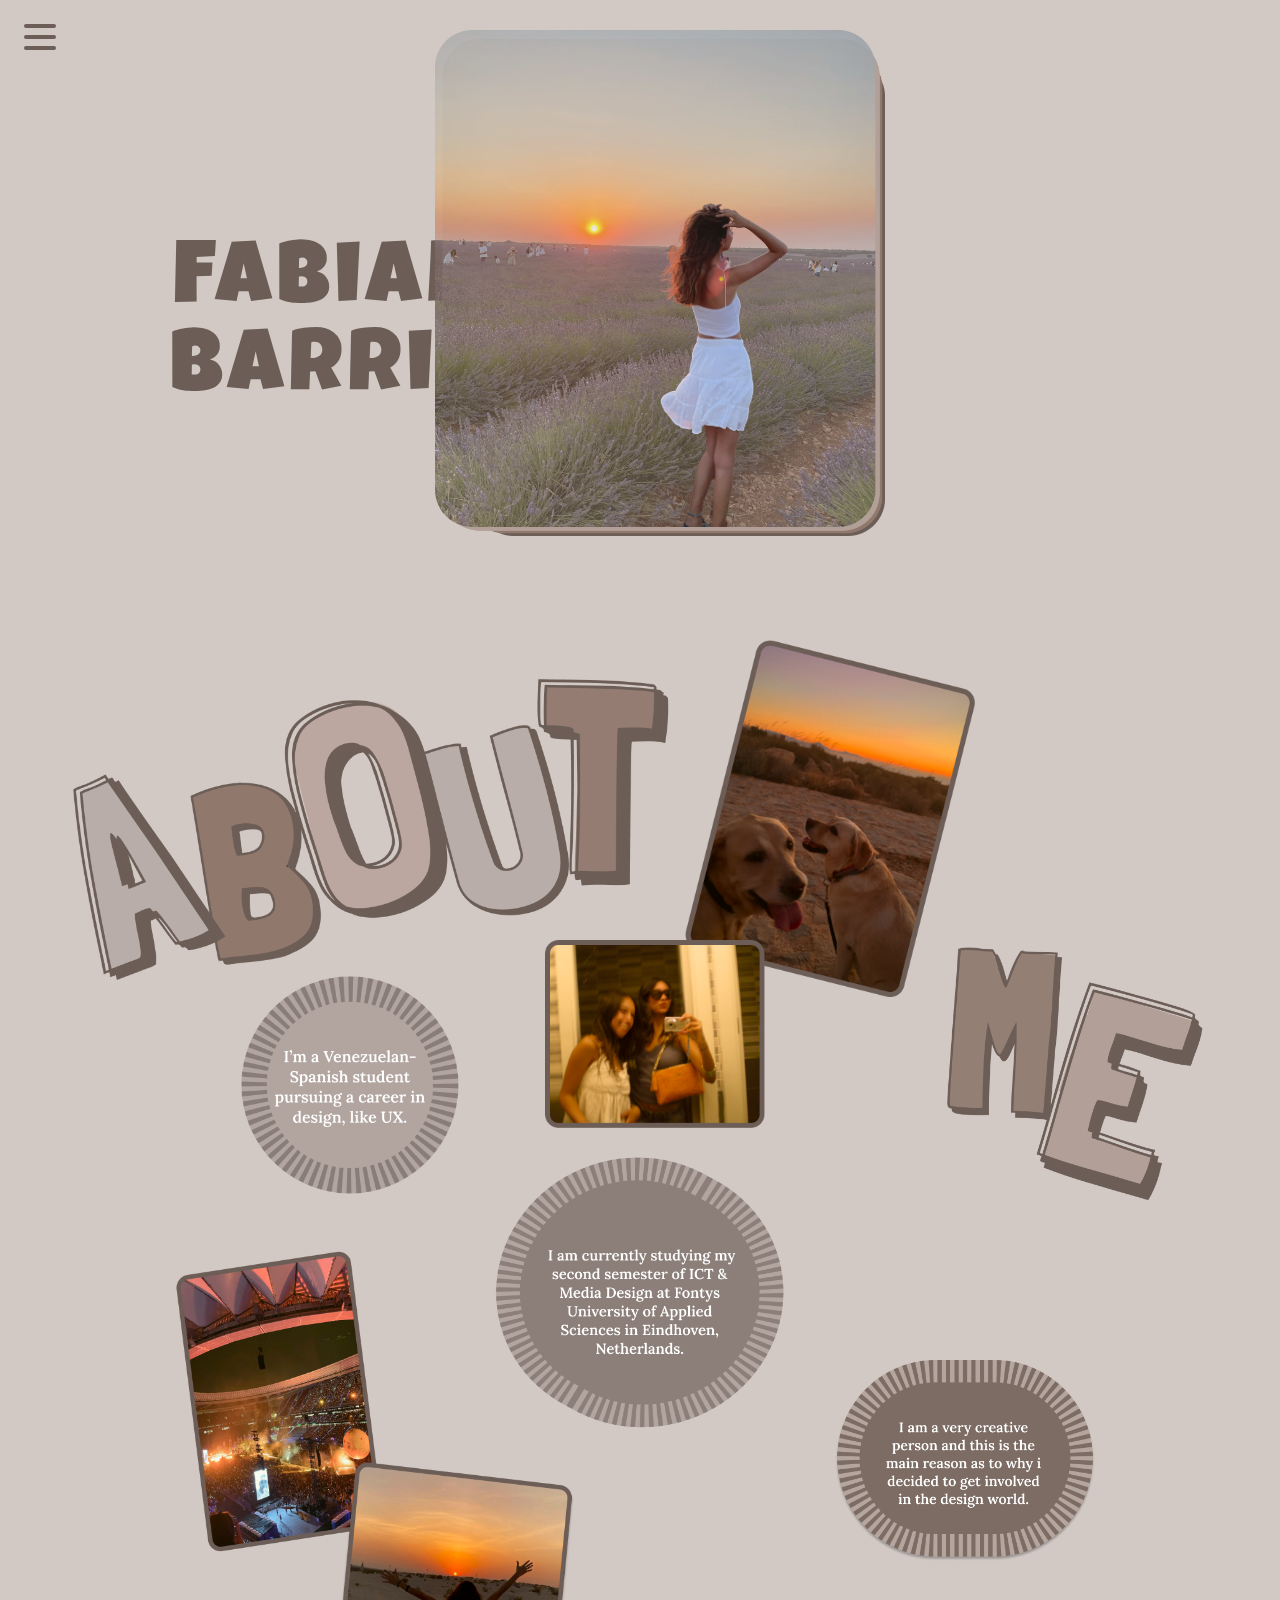
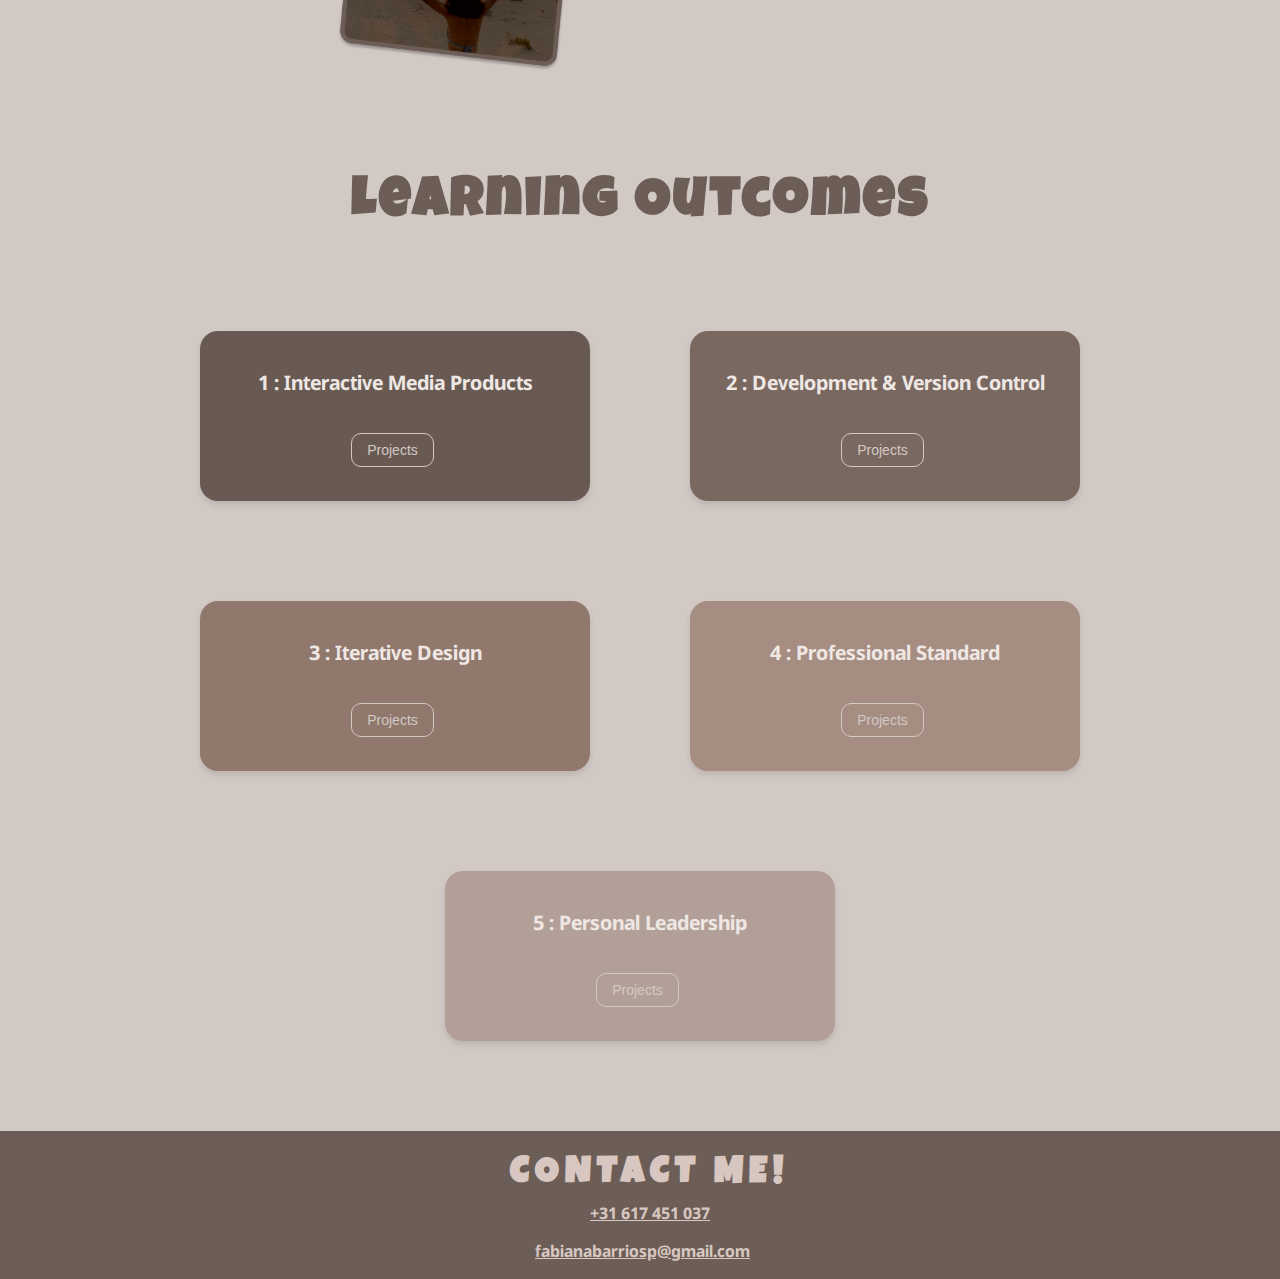
==== Index.html @ cd6093ce "latest version" ====
<!DOCTYPE html>
<html lang="en">
<head>
    <meta charset="UTF-8">
    <meta name="viewport" content="width=device-width, initial-scale=1.0">
    <title>Portfolio</title>
    <link rel="stylesheet" href="styles.css">
</head>
<body>    
    <!-- Navigation Menu -->
      <nav>
        <div class="navbar">
          <div class="container nav-container">
              <input class="checkbox" type="checkbox" name="" id="" />
              <div class="hamburger-lines">
                <span class="line line1"></span>
                <span class="line line2"></span>
                <span class="line line3"></span>
              </div>
            <div class="menu-items">
              <li><a href="#home">Home</a></li>
              <li><a href="#about">About Me</a></li>
              <li><a href="#learning">Learning Outcomes</a></li>
            </div>
          </div>
        </div>
      </nav>  

    <main>
        <!-- Home Section -->
        <section id="home" class="section">
          <p class="name">Fabiana <br>Barrios</p>
          <img
            src="./assets/PortfolioCover.png"
            alt="circle image cover"
            class="PortfolioCover"/>
        </section>

        <!-- About Me Section-->
        <section id="about" class="section">
          <div class="aboutmecontainer">
            <div><img src="./assets/about me/AM circle1.png" alt="circle 1" class="AMcircle1"></div>
            <div><img src="./assets/about me/AM dogs.png" alt="dogs" class="AMdogs"></div>
            <div><img src="./assets/about me/About.png" alt="About letters" class="About"></div>
            <div><img src="./assets/about me/AM friends.png" alt="friends" class="AMfriends"></div>
            <div><img src="./assets/about me/Me.png" alt="Me letters" class="Me"></div>
            <div><img src="./assets/about me/AM circle2.png" alt="circle 2" class="AMcircle2"></div>
            <div><img src="./assets/about me/AM circle3.png" alt="circle 3" class="AMcircle3"></div>
            <div><img src="./assets/about me/AM 2pic.png" alt="sunset & concert" class="AM2pic"></div>
          </div>
        </section>

        <!-- Learning Outcomes Section -->
        <section id="learning" class="section">
            <h2>Learning Outcomes</h2>
            <div class="cards-container">
                <!-- Card 1 -->
                <div class="card">
                    <h3>1 : Interactive Media Products</h3>
                    <button class="project-button" onclick="openPopup('popup1')">Projects</button>
                </div>
                <!-- Card 2 -->
                <div class="card">
                    <h3>2 : Development & Version Control</h3>
                    <button class="project-button" onclick="openPopup('popup2')">Projects</button>
                </div>
                <!-- Card 3 -->
                <div class="card">
                  <h3>3 : Iterative Design</h3>
                  <button class="project-button" onclick="openPopup('popup3')">Projects</button>
                </div>
                <!-- Card 4 -->
                <div class="card">
                  <h3>4 : Professional Standard</h3>
                  <button class="project-button" onclick="openPopup('popup4')">Projects</button>
                </div>
                <!-- Card 5 -->
                <div class="card">
                  <h3>5 : Personal Leadership</h3>
                  <button class="project-button" onclick="openPopup('popup5')">Projects</button>
                </div>
          
                <!-- POPUP 1 -->
                <div class="popup" id="popup1">
                    <button class="close-btn" onclick="closePopup('popup1')">X</button>
                  <!-- re-branding project -->
                  <div class="VerticalTitle1">
                    <span>A</span><br>
                    <span>B</span><br>
                    <span>O</span><br>
                    <span>U</span><br>
                    <span>T</span><br><br>
                    <span>T</span><br>
                    <span>H</span><br>
                    <span>E</span><br>
                  </div>
                  <div class="VerticalTitle2">
                    <span>P</span><br>
                    <span>R</span><br>
                    <span>O</span><br>
                    <span>J</span><br>
                    <span>E</span><br>
                    <span>C</span><br>
                    <span>T</span><br>
                  </div>
                  <div class="project">
                    <div>
                      <h3 class="subtitle">Re-Branding</h3>
                      <p class="ProjectSummary">Our class was assigned a client we needed to re-brand. Nathalie is a Dutch Painter that sells commission art.  We divided ourselves in groups and created several different brand-guides, style-scapes and possible website layout designs to make our clients brand, Nathalie Silverentand, more modern and unique. Additionally, we also created a content strategy, focusing in platforms like Instagram, Facebook and Etsy as we had previously researched through interviews and surveys Nathalie s target audience and we wanted to cater her content to fit this specific public. After having several designs ready we would send them to our client so she could give us feedback on what she would like us to keep and what she did not enjoy. For our final design we decided to make use of elements Nathalie liked but that are also out of her brand “style” to offer a different insight to what she is used to.</p>
                    </div>
                  </div>
                  <!--images re-branding-->
                  <div class="image-container">
                    <img src="./assets/Re-Branding/NS Slapen kind.png" alt="Slapen Kind" class="SlapenKind">
                    <img src="./assets/Re-Branding/NS Eye.png" alt="Eye page" class="Eye">
                    <img src="./assets/Re-Branding/NS Contact me.png" alt="Contact me page" class="ContactMeNS">
                    <img src="./assets/Re-Branding/NS Citroenen.png" alt="Citroenen" class="Citroenen">
                    <img src="./assets/Re-Branding/NS About me.png" alt="About me page" class="AboutMeNS">
                  </div>
                  <!--tool images-->
                  <div><img src="./assets/Re-Branding/NS tools.png" alt="Tools used for the project" class="NStools"></div>

                  <!--styled textbox-->
                  <div><p class="textbox">Using Figma features, we created a prototype for Nathalies website so that we could test it with the users and determine changes that needed to be done.</p></div>

                  <div><img src="./assets/Re-Branding/NS figma.png" alt="Nathalie Silverentand Figma prototype" class="NSFigma"></div>

                  <div class="ReflectionTitle">REFLECTION</div>
                  <div class="ReflectionText1">
                    <p>As we worked in groups, we started by ensuring that we understood the basics of technology, media, and design. This meant keeping up with the latest trends and tools available to us. We did this by checking daily sites like Awwwards, Dribble, and Squarespace to see other people's work and get some inspiration.</p><br>
                    <p>Working in groups was key to our success. It allowed us to combine our different skills and perspectives effectively. Each member of the team made an initial brand guide/stylescape to what they thought would best fit our client, Nathalie Silverentand. Getting feedback was crucial throughout the process. We regularly tested our ideas with both users and our client, this helped us make sure that our designs were aligned with Nathalie's vision for her brand.</p>
                  </div>
                  <div class="ReflectionText2">
                    <p>Our content strategy was informed by what we learned about Nathalie's target audience. By understanding their preferences and behaviors, we were able to tailor our approach to platforms like Instagram, Facebook, and Etsy. This ensured that our content would resonate with the people Nathalie wanted to reach.</p><br>
                    <p>In the end, this project taught us a lot about creating digital products that are both user-friendly and in line with the client's goals. As well as considering delivering a product that may not be what the client expected as looking at other peoples perspectives can offer insight to the brands future approach.</p>
                  </div>
                  <!--Nathalies website video -->
                  <div class="video-container">
                    <video controls class="video1">
                        <source src="./assets/Re-Branding/NS website.mp4" type="video/mp4">
                        Your browser does not support the video tag.
                    </video>
                </div>
                
                  <div class="DocumentationTitle">DOCUMENTATION</div>

                  <div class="button-container">
                  <!-- Button to open Figma link -->
                    <button class="documentationBUTTON" onclick="openFigma()">Figma</button>
                  <!-- Button to open Content Strategy pdf -->
                    <a href="./assets/Re-Branding/Content Strategy Nathalie Silverentand.pdf" target="_blank">
                      <button class="documentationBUTTON">Content Strategy</button>
                    </a>
                  <!-- Button to open Team Charter pdf -->
                  <a href="./assets/Re-Branding/Team Charter + Interview Transcripts Nathalie Silverentand.pdf" target="_blank">
                    <button class="documentationBUTTON">Team Charter</button>
                  </a>
                  <!-- Button to open Project Plan pdf -->
                  <a href="./assets/Re-Branding/PROJECT PLAN - GROUP 5.pdf" target="_blank">
                    <button class="documentationBUTTON">Project Plan</button>
                  </a>
                  </div>

                  <div><h3 class="sidenote">FINAL BRAND-GUIDE & STYLESCAPE FOR THE PROJECT</h3></div>
                  <div><img src="./assets/Re-Branding/NS Brandguide.png" alt="Brandguide" class="Brandguide"></div>
                  <div><img src="./assets/Re-Branding/NS Stylescape.png" alt="Stylescape" class="Stylescape"></div>

                  <!-- Octo-cooked project -->
                  <div class="GradientCircles1">
                  <div class="darkcircle1"></div>
                  <div class="mediumcircle1"></div>
                  <div class="lightcircle1"></div>
                  </div>
                  <div class="OctoCookedTitle">Octo-Cooked</div>
                  <div class="OctoCooked-container">
                  <div class="OctoCookedText1">
                  <p>The aim of this small project was to invent a multiplayer game that required players to engage simultaneously, promoting teamwork and communication. Inspired by the octopus's many arms, the game concept involved players collaborating to "cook" a meal, with each player responsible for a specific task.</p>
                  </div>
                  <div><img src="./assets/Octo-cooked/octocooked logo.png" alt="OctocookedLogo" class="OctoCookedLogo"></div>
                  <div class="OctoCookedText2">
                  <p>We applied appropriate design principles to create an interactive paper prototype to experience the collaboration and engagement among players, providing a valuable learning experience for everyone involved. We later conducted user-testing with our classmates and perfected any issues regarding the game.</p>
                  </div>
                  </div>

                  <!--Image slideshow-->
                  <div class="slider-container">
                  <div class="slider">
                  <img src="./assets/Octo-cooked/Octocooked1.png" alt="Process pictures of prototyping">
                  <img src="./assets/Octo-cooked/Octocooked2.png" alt="Process pictures of prototyping">
                  <img src="./assets/Octo-cooked/Octocooked3.png" alt="Process pictures of prototyping">
                  <img src="./assets/Octo-cooked/Octocooked4.png" alt="Process pictures of prototyping">
                  <img src="./assets/Octo-cooked/Octocooked5.png" alt="Process pictures of prototyping">

                  </div>
                  <button class="prev" onclick="prevSlide()">&#10094;</button>
                  <button class="next" onclick="nextSlide()">&#10095;</button>
                  </div>
                  <div class="OctoCookedText3">
                  <p>These pictures show the process undertaken for the prototyping stage of this project.</p>
                  </div>

                </div>
                <!-- POPUP 2 -->
                <div class="popup" id="popup2">
                  <button class="close-btn" onclick="closePopup('popup2')">X</button>
                  <!--Portfolio-->
                  <div class="PortfolioTitle">ABOUT<br>THE <br>PORTFOLIO</div>
                  <div><img src="./assets/portfolio cover POPUP.png" alt="Portfolio cover screenshot" class="PortfolioCoverPOPUP"></div>
                  <div class="introTEXTpopup2">
                    <p>As part of my Media Design studies, I created a portfolio to showcase my projects and reflect on what I've learned.  I had to think about layout, colors, and how to make it eye-catchy with the elements i chose. The purpose of this portfolio is not just about showing off my work; it is also a chance to reflect on what I've learned along the way. I talk about the challenges I faced, the techniques I used, and what I took away from each project. It is a visual way of tying everything I have worked on during the semester and see how much I've grown as a media designer.</p>
                  </div>
                  <div class="portfolioTEXT">
                    <p>This project let me dive into front-end development languages, writing code and documenting using version control. I used Figma to create a prototype and have an idea of my design and later used HTML, CSS, and possibly JavaScript to create the website. This was a great opportunity to sharpen my skills in these areas, laying a strong foundation for future web development projects.</p>
                  </div>
                  <!--Pokemon Wokshop 1-->
                  <div><img src="./assets/poliwhirl.png" alt="Poliwhirl -pokemon workshop 1" class="poliwhirl"></div>
                  <!-- Button to open pokemon workshop 1 ZIP file  -->
                  <a href="./assets/pokemon1.zip"  download="pokemon1.zip">
                    <button class="zipBUTTON">Download ZIP<br>Pokemon workshop 1</button>
                  </a>
                  <div><img src="./assets/POKEMON WORKSHOP 1.png" alt="Pokemon workshop 1" class="workshop1"></div>
                </div>
                </div>
                </div>
                <!-- POPUP 3 -->
                <div class="popup" id="popup3">
                  <button class="close-btn" onclick="closePopup('popup3')">X</button>
                  <div class="button-container2">
                  <!-- Button to open pokemon workshop 2 ZIP file  -->
                  <a href="./assets/pokemon2.zip"  download="pokemon2.zip">
                    <button class="zipBUTTON2">Download ZIP <br>Pokemon workshop 2</button>
                  </a>
                    <!-- Button to open Figma link -->
                      <button class="figmaBUTTON" onclick="openFigma()">Figma</button>
                    <!-- Button to open Team Charter pdf -->
                    <a href="./assets/Explore Breda/Team Charter-EB.pdf" target="_blank">
                      <button class="documentationBUTTON2">Team Charter</button>
                    </a>
                    <!-- Button to open Project Plan pdf -->
                    <a href="./assets/Explore Breda/PROJECT PLAN-EB.pdf" target="_blank">
                      <button class="documentationBUTTON3">Project Plan</button>
                    </a>
                    </div>
                    <div><img src="./assets/LO3.png" alt="overall page" class="LO3"></div>
                </div>
                <!-- POPUP 4 -->
                <div class="popup" id="popup4">
                  <button class="close-btn" onclick="closePopup('popup4')">X</button>
                  <div><img src="./assets/Explore Breda/EB trello.png" alt="trello board" class="trello"></div> 
                    <!-- Button to open Content Strategy pdf -->
                    <a href="./assets/Re-Branding/Content Strategy Nathalie Silverentand.pdf" target="_blank">
                      <button class="ContentStrategyBUTTON">Content Strategy</button>
                    </a>
                    <!-- Button to open CANVA presentation pdf -->
                    <a href="./assets/Explore Breda/CANVApresentationEB.pdf" target="_blank">
                      <button class="CANVABUTTON">CANVA presentation</button>
                    </a>
                    <!-- Button to open User Research pdf -->
                    <a href="./assets/Explore Breda/User Research.pdf" target="_blank">
                      <button class="UserResearchBUTTON">User Research</button>
                    </a>
                    <!--Explore Breda video -->
                    <div class="video-container">
                      <video controls class="video2">
                          <source src="./assets/Explore Breda/ExploreBredaAD.mp4" type="video/mp4">
                          Your browser does not support the video tag.
                      </video>
                  </div>
                  <div><img src="./assets/LO4.png" alt="overall page" class="LO4"></div>
                </div>
                <!-- POPUP 5 -->
                <div class="popup" id="popup5">
                  <button class="close-btn" onclick="closePopup('popup5')">X</button>

                </div>
            </div>
        </section>
    </main>
 <!--flower on scroll-->
 <svg xmlns="http://www.w3.org/2000/svg" viewBox="0 0 100.6 107.6" id="star-svg">
  <path fill="none" stroke="#A68D82" stroke-width="3" id="star-path" d="M43.7,65.8L19.9,83.3c-2.9,1.9-5.1,3.2-7.9,3.2c-5.7,0-10.5-5.1-10.5-10.8
    c0-4.8,3.8-8.2,7.3-9.8l27.9-12L8.8,41.4c-3.8-1.6-7.3-5.1-7.3-9.8c0-5.7,5.1-10.5,10.8-10.5c2.9,0,4.8,1,7.6,3.2l23.8,17.4
    l-3.2-28.2c-1-6.7,3.5-12,9.8-12c6.3,0,10.8,5.1,9.8,11.7L57,41.8l23.8-17.4c2.9-2.2,5.1-3.2,7.9-3.2c5.7,0,10.5,4.8,10.5,10.5
    c0,5.1-3.5,8.2-7.3,9.8L63.9,53.8l27.9,12c3.8,1.6,7.3,5.1,7.3,10.1c0,5.7-5.1,10.5-10.8,10.5c-2.5,0-4.8-1.3-7.6-3.2L57,65.8
    l3.2,28.2c1,6.7-3.5,12-9.8,12c-6.3,0-10.8-5.1-9.8-11.7L43.7,65.8z"/>
</svg>
    <!-- Footer -->
    <footer>
      <div class="contact-section">
        <h2>CONTACT ME!</h2>
        <a href="tel:+31 617451037">+31 617 451 037</a><br>
          <a href="mailto:fabianabarriosp@email.com"
            >fabianabarriosp@gmail.com</a>
      </div>
    </footer>

    <script src="script.js"></script>
</body>
</html>
---- styles.css ----
/**GENERAL**/
@import url('https://fonts.googleapis.com/css2?family=Londrina+Solid:wght@100;300;400;900&family=Lora:ital,wght@0,400..700;1,400..700&family=Luckiest+Guy&family=Nokora:wght@100;300;400;700;900&display=swap');

/* Default styles */
body, html {
  margin: 0;
  padding: 0;
  font-family: 'Lora', serif;
  color: #6C5E57;
  background-color: #D2C9C5;
}

/* Hide the scrollbar */
::-webkit-scrollbar {
  display: none;
}

/* Navigation and Hamburger Menu */
.container {
  max-width: 1050px;
  width: 60%;
  margin: auto;
}

.navbar {
  width: 45%;
}

.navbar .menu-items {
  display: flex;
  z-index: 6;
}

.navbar .nav-container li {
  list-style: none;
}

.navbar .nav-container a {
  text-decoration: none;
  color: #fcf6f6;
  font-weight: 400;
  font-size: 2.5rem;
  padding: 0.7rem;
  font-family: "Londrina Solid", sans-serif;
}

.navbar .nav-container a:hover{
    text-decoration: underline 3px;
}

.nav-container {
  display: block;
  position: relative;
  height: 60px;
}

.nav-container .checkbox {
  position: fixed;
  display: block;
  height: 32px;
  width: 32px;
  top: 20px;
  left: 20px;
  z-index: 9999;
  opacity: 0;
  cursor: pointer;
}

.nav-container .hamburger-lines {
  height: 26px;
  width: 32px;
  position: fixed;
  top: 24px;
  left: 24px;
  z-index: 2;
  display: flex;
  flex-direction: column;
  justify-content: space-between;
}

.nav-container .hamburger-lines .line {
  display: block;
  height: 4px;
  width: 100%;
  border-radius: 10px;
  background: #6C5E57;
}

.nav-container .hamburger-lines .line1 {
  transform-origin: 0% 0%;
  transition: transform 0.4s ease-in-out;
}

.nav-container .hamburger-lines .line2 {
  transition: transform 0.2s ease-in-out;
}

.nav-container .hamburger-lines .line3 {
  transform-origin: 0% 100%;
  transition: transform 0.4s ease-in-out;
}

.navbar .menu-items {
  position: fixed;
  padding-top: 180px;
  background-color: #E5AD6C;
  width: 100%;
  height: 100%;
  transform: translateX(-120%);
  display: flex;
  align-items: center;
  flex-direction:column;
  transition: transform 0.6s ease-in-out;
  text-align: center;
  z-index: 10000;
}

.navbar .menu-items li {
  margin-bottom: 2rem;
  font-size: 2.5rem;
  font-weight: 500;
}

/**change hamburger menu into x**/
.nav-container input[type="checkbox"]:checked ~ .menu-items {
  transform: translateX(0);
}

.nav-container input[type="checkbox"]:checked ~ .hamburger-lines .line1 {
  transform: rotate(45deg);
}

.nav-container input[type="checkbox"]:checked ~ .hamburger-lines .line2 {
  transform: scaleY(0);
}

.nav-container input[type="checkbox"]:checked ~ .hamburger-lines .line3 {
  transform: rotate(-45deg);
}

.nav-container input[type="checkbox"]:checked ~ .logo{
  display: none;
}

/* Sections */
.section {
  text-align: center;
}

/* Responsive adjustments */
@media (max-width: 768px) {
  .section {
    padding: 20px;
  }

  .card {
    width: 100%;
    margin-bottom: 20px;
  }

  .popup {
    width: 90%;
    max-width: 400px; /* Adjust max width for smaller screens */
    left: 50%;
    transform: translateX(-50%);
  }
}

/*HOME SECTION*/
#home{
  padding-top: 270px;
  padding-bottom: 250px;
}

.name{
  color:#6C5E57;
  font-family: "Luckiest Guy", cursive;
  font-size: 88px;
  margin-top:-90px;
  margin-left:170px;
  position: absolute;
  z-index: 0;
  letter-spacing: 6px;
}

.PortfolioCover {
  position: absolute;
  width:450px;
  height: auto;
  margin-left:20px;
  margin-top:-300px;
  transform: translateX(-50%);
  animation: swirl 2s cubic-bezier(0.25, 0.46, 0.45, 0.94) forwards; /* Apply the swirl animation */
}

@keyframes swirl {
  0% {
    transform: scale(0) rotate(0deg); /* Initial position */
  }
  100% {
    transform: scale(1) rotate(360deg); /* Expanded size and full rotation */
  }
}

/*ABOUT ME SECTION*/
#about{
  padding-top: 200px;
  padding-bottom: 150px;
}
.aboutmecontainer{
  position:relative;
  margin-left: -830px;
  margin-top: 50px;
}

.About{
  width:750px;
  margin-top: -330px;
  margin-left: -190px;
  position: absolute;
}

.AMdogs{
  width:290px;
  margin-left: 460px;
  margin-top: -190px;
  position: absolute;
}

.Me{
  width:400px;
  margin-left: 610px;
  margin-top: 5px;
  position: absolute;
}

.AMfriends{
  width:220px;
  margin-left: 320px;
  margin-top:110px;
  position: absolute;
}

.AMcircle1{
  width:290px;
  position: absolute;
  margin-left: -20px;
  margin-top: 110px;
}

.AMcircle2{
  width:390px;
  position: absolute;
  margin-left: 220px;
  margin-top:280px;
}

.AMcircle3{
  width: 260px;
  position: absolute;
  margin-left: 610px;
  margin-top:530px;
}

.AM2pic{
  width: 400px;
  position: absolute;
  margin-left: -50px;
  margin-top:420px;
}

/*LEARNING OUTCOMES SECTION*/
#learning{
  padding-top: 750px;
  padding-bottom: 50px;
}
.section h2{
  font-family: "Luckiest Guy", cursive;
  font-weight: bold;
  font-size: 55px;
  margin-bottom: 60px;
  color: #6C5E57;
  text-align: center;
  letter-spacing: 3px;
}

.cards-container {
  display: flex;
  flex-wrap: wrap;
  justify-content: center;
  gap: 20px;
}

.card {
  text-align: center;
  border-radius: 18px;
  padding: 20px;
  margin: 40px;
  width: 350px;
  height: 130px;
  box-shadow: 0 4px 6px rgba(0, 0, 0, 0.1);
}

/*each card */
.card:nth-child(1) {
  background-color: #685a52;
}
.card:nth-child(2) {
  background-color: #79685f;
}
.card:nth-child(3) {
  background-color: #90786d;
}
.card:nth-child(4) {
  background-color: #a68d82;
}
.card:nth-child(5) {
  background-color: #b2a098;
}

.card h3{
  font-family: "Nokora", sans-serif;
  font-weight: bold;
  font-size: 20px;
  color: #efe7e4;
  text-align: center;
  cursor: default;
}

.project-button {
  margin-top:15px;
  margin-left:-5px;
  background-color: transparent;
  border:1px solid #D2C9C5;
  color: #D2C9C5;
  padding: 8px 15px;
  text-align: center;  
  font-size: 14px;
  cursor: pointer;
  border-radius: 10px;
}

.project-button:hover {
  background-color: transparent;
  border:2px solid #e9e3e0;
  color: #e9e3e0;
  font-weight: bolder;
}

.popup {
  display: none;
  position: fixed;
  width: 900px;
  max-height: 1000px;
  top: 2%;
  left: 13%;
  background-color: #6C5E57;
  padding: 20px;
  border-radius: 8px;
  box-shadow: 0 4px 8px rgba(0, 0, 0, 0.2);
  z-index: 1000;
  overflow-y: auto; /* Enable vertical scrolling */
  overflow-x: hidden; /* Prevent horizontal scrolling */
}

.close-btn {
  font-family: "Luckiest Guy", cursive;
  position: absolute;
  top: 10px;
  right: 20px;
  cursor: pointer;
  color:#D2C9C5;
  font-size: 39px;
  transition: 0.2s, top 0.2s;
  background-color: transparent;
  border: none; /* Reset border */
  outline: none; /* Reset outline */
}

.close-btn:hover {
  font-size: 46px;
  color: #E5AD6C;
}

/*POPUP 1*/
.VerticalTitle1{
  margin-left:-870px;
  font-family: "Luckiest Guy", cursive;
  font-weight: bold;
  font-size: 37px;
  margin-top: 5px;
  color: #D2C9C5;
  text-align: center;
  letter-spacing: 3px;
  cursor: default;
}

.VerticalTitle2{
  position: absolute;
  margin-left:380px;
  font-family: "Luckiest Guy", cursive;
  font-weight: bold;
  font-size: 37px;
  margin-top:-260px;
  color: #D2C9C5;
  text-align: center;
  letter-spacing: 3px;
  cursor: default;
}

.subtitle{
  position: absolute;
  font-family: "Lora", serif;
  text-align: center;
  font-weight: bold;
  font-size: 15px;
  color: #efe7e4;
  cursor:default;
  margin-left:60px;
  margin-top:-395px;
  width:30%;
}

.ProjectSummary{
  position: absolute;
  font-family: "Lora", serif;
  text-align: center;
  font-weight: 200;
  font-size: 13px;
  margin-left: 65px;
  width:30%;
  color: #efe7e4;
  top:60px;
  cursor:default;
  line-height: 20px;
  text-align: justify;
}

/**images re-branding**/
.image-container {
  position:relative;
}

.SlapenKind{
  position:absolute;
  width: 180px;
  height: auto;
  right:300px;
  top:-370px;
  border-radius: 20px;
}

.Eye{
  position:absolute;
  width: 180px;
  height: 165px;
  right:30px;
  top:-370px;
  border-radius: 20px;
}

.AboutMeNS{
  position:absolute;
  width: 180px;
  height: auto;
  right:160px;
  top:-230px;
  border-radius: 20px;
}

.ContactMeNS{
  position:absolute;
  width: 180px;
  height: 160px;
  right:300px;
  top:-120px;
  border-radius: 20px;
}

.Citroenen{
  position:absolute;
  width: 180px;
  height: 160px;
  right:30px;
  top:-120px;
  border-radius: 20px;
}

.NStools{
  position:absolute;
  width: 340px;
  height: auto;
  left:70px;
  top:530px;
}

.textbox {
  position: absolute;
  font:"Londrina Solid", sans-serif;
  text-align: center;
  color: #D2C9C5;
  width: 40%;
  border: 3px dashed #E5AD6C;
  border-radius: 10px;
  padding: 15px;
  right: 90px;
  top:510px;
}

.NSFigma{
  position:absolute;
  width:840px;
  height: auto;
  right:10px;
  top:630px;
}

.ReflectionTitle{
  position: absolute;
  margin-left:120px;
  font-family: "Luckiest Guy", cursive;
  font-weight: bold;
  font-size: 38px;
  margin-top:310px;
  color: #D2C9C5;
  text-align: center;
  letter-spacing: 13px;
}

.ReflectionText1{
  position: absolute;
  font-family: "Lora", serif;
  text-align: center;
  font-weight: 200;
  font-size: 13px;
  margin-left: 40px;
  width:52%;
  color: #efe7e4;
  top:800px;
  cursor:default;
  line-height: 20px;
  text-align: justify;
}

.ReflectionText2{
  position: absolute;
  font-family: "Lora", serif;
  font-weight: 200;
  font-size: 13px;
  right: 50px;
  width:37%;
  color: #efe7e4;
  top:1055px;
  cursor:default;
  line-height: 20px;
  text-align: justify;
}

.video-container {
  position: relative;
  width: 82%; 
}

.video1 {
  width: 60%; /* Ensure the video fills its container */
  height: auto;
  border-radius: 10px;
  margin-top: 665px; 
  margin-left: -220px;
}

.DocumentationTitle{
  margin-left:-380px;
  margin-top:30px;
  font-family: "Luckiest Guy", cursive;
  font-weight: bold;
  font-size: 38px;
  color: #D2C9C5;
  letter-spacing: 13px;
}

.button-container{
  display: flex;
  flex-direction: column;
  align-items: center;
  margin-left:-470px;
  margin-top: 20px;
}

.documentationBUTTON{
  font-family: "Londrina Solid", sans-serif;
  font-weight: 500;
  font-size: 16px;
  color:#FFFFFF;
  background-color: #E5AD6C;
  border-color: transparent;
  border-radius: 13px;
  padding:8px 23px;
  letter-spacing: 1px;
  width:180px;
  margin-bottom: 25px;
  cursor: pointer;
}

.documentationBUTTON:hover{
 background-color: #a8948b;
}

.Brandguide{
  position: absolute;
  width:460px;
  height:auto;
  margin-left:-25px;
  margin-top:-325px;
  border-radius: 20px;
}

.sidenote{
  font-family: "Lora", serif;
  font-weight: bold;
  font-size: 20px;
  color: #D2C9C5;
  cursor:default;
  margin-left:60px;
  margin-top:15px;
  width:90%;
}

.Stylescape{
  position: absolute;
  width:870px;
  height:auto;
  margin-left:-430px;
  margin-top:15px;
  border-radius: 20px;
}

/**OCTO-COOKED PROJECT**/
.GradientCircles1 {
  position: relative;
  z-index: -200;
}

.darkcircle1 {
  background-color: #90786D;
  height: 1120px;
  width: 1120px;
  border-radius: 50%;
  position: absolute;
  top: 355px;
  left: -100px;
}

.mediumcircle1 {
  background-color: #B2A098;
  height: 1050px;
  width: 1050px;
  border-radius: 50%;
  position: absolute;
  top: 390px;
  left: -65px;
}

.lightcircle1 {
  background-color: #D2C9C5;
  height: 980px;
  width: 980px;
  border-radius: 50%;
  position: absolute;
  top: 425px;
  left: -30px;
}

.OctoCookedTitle{
  font-family: "Luckiest Guy", cursive;
  font-weight: bold;
  font-size: 38px;
  color: #6C5E57;
  letter-spacing: 13px;
  position: absolute;
  margin-top: 50%;
  left: 295px;
}

.OctoCookedText1{
  font-family: "Lora", serif;
  font-weight: bold;
  font-size: 13px;
  margin-left: 130px;
  width:20%;
  color: #6C5E57;
  margin-top:600px;
  cursor:default;
  line-height: 20px;
  text-align: justify;
}

.OctoCookedText2{
  font-family: "Lora", serif;
  font-weight: bold;
  font-size: 13px;
  margin-left: 595px;
  width:20%;
  color: #6C5E57;
  margin-top:-255px;
  cursor:default;
  line-height: 20px;
  text-align: justify;
  z-index: 200;
}

.OctoCookedLogo{
  width:210px;
  position: absolute;
  margin-top:-245px;
  margin-left:-110px;
}

/**IMAGE SLIDESHOW OCTOCOOKED**/
.slider-container {
  position: relative;
}

.slider {
  overflow: hidden;
  white-space: nowrap;
}

.slider img {
  display: inline-block;
  width: 450px;
  border-radius: 20px;
  margin-left: 250px;
  margin-top: 15px;
}

.prev,
.next {
  position: absolute;
  top: 50%;
  transform: translateY(-25%);
  background-color:#90786D;
  color: white;
  border: none;
  cursor: pointer;
  padding: 10px;
  z-index: 1;
}

.prev:hover,
.next:hover {
  background-color: #E5AD6C;
}

/* Adjusting the positions for the buttons */
.prev {
  left: 205px;
}

.next {
  right:150px;
}

.OctoCookedText3{
  font-family: "Londrina Solid", sans-serif;
  font-weight: 500;
  font-size: 18px;
  margin-left: 290px;
  width:40%;
  color: #fcf6f6;
  margin-top:35px;
  margin-bottom: 500px;
  cursor:default;
  line-height: 30px;
  text-align: center;
  z-index: 200;
  background-color: #E5AD6C;
  border-radius: 20px;
  padding:10px;
  letter-spacing: 1px;
}

/**LEARNING OUTCOME 2 popup contents**/
.PortfolioTitle{
  margin-left:540px;
  margin-top:50px;
  font-family: "Luckiest Guy", cursive;
  font-weight: bold;
  font-size: 38px;
  color: #D2C9C5;
  text-align: center;
  letter-spacing: 13px;
}

.PortfolioCoverPOPUP{
width:260px;
margin-top: -155px;
margin-left: -120px;
}

.introTEXTpopup2{
width:22%;
text-align: justify;
font-family: "Lora", serif;
font-weight: 200;
font-size: 13px;
color: #efe7e4;
cursor:default;
line-height: 20px;
margin-top: -190px;
margin-left: 20px;
}

.portfolioTEXT{
font-family: "Londrina Solid", sans-serif;
font-weight: 500;
font-size: 16px;
margin-left: 265px;
margin-top:-210px;
width:65%;
color: #fcf6f6;
cursor:default;
line-height: 25px;
text-align: center;
z-index: 200;
background-color: #E5AD6C;
border-radius: 20px;
padding:10px;
letter-spacing: 1px;
}

/**pokemon workshop 1**/
.poliwhirl{
  width: 820px;
  margin-left: -420px;
  margin-top: 350px;
  z-index: 237827382;
  position: absolute;
}
.workshop1{
  position: relative;
  margin-left: -35px;
  margin-top: 50px;
  width:960px;
  margin-bottom: 400px;
  z-index: 8237723;
}

.zipBUTTON{
  font-family: "Londrina Solid", sans-serif;
  font-weight: 500;
  font-size: 16px;
  color:#FFFFFF;
  background-color: #E5AD6C;
  border-color: transparent;
  border-radius: 13px;
  padding:8px 23px;
  letter-spacing: 1px;
  width:220px;
  cursor: pointer;
  margin-top: 1120px;
  margin-left: -90px;
  position: absolute;
  z-index: 28381738178;
  white-space: nowrap;
}

.zipBUTTON:hover{
  background-color: #a8948b;
 }

/**LEARNING OUTCOME 3 popup contents**/
.button-container2{
  display: flex;
  flex-direction: column;
  z-index: 32873887827;
  position: relative;
}

.zipBUTTON2{
  font-family: "Londrina Solid", sans-serif;
  font-weight: 500;
  font-size: 14px;
  color:#FFFFFF;
  background-color: #E5AD6C;
  border-color: transparent;
  border-radius: 13px;
  padding:8px 23px;
  letter-spacing: 1px;
  width:160px;
  cursor: pointer;
  margin-top: 1635px;
  margin-left: 270px;
  position: absolute;
  z-index: 28381738178;
}

.zipBUTTON2:hover{
  background-color: #a8948b;
 }

.figmaBUTTON{
  font-family: "Londrina Solid", sans-serif;
  font-weight: 500;
  font-size: 16px;
  color:#FFFFFF;
  background-color: #E5AD6C;
  border-color: transparent;
  border-radius: 13px;
  padding:8px 23px;
  letter-spacing: 1px;
  width:180px;
  cursor: pointer;
  margin-top: 2480px;
  position: absolute;
}

.figmaBUTTON:hover{
  background-color: #a8948b;
 }

 .documentationBUTTON2{
  font-family: "Londrina Solid", sans-serif;
  font-weight: 500;
  font-size: 16px;
  color:#FFFFFF;
  background-color: #E5AD6C;
  border-color: transparent;
  border-radius: 13px;
  padding:8px 23px;
  letter-spacing: 1px;
  width:180px;
  cursor: pointer;
  z-index: 32873887827;
  margin-top: 3530px;
  margin-left: -420px;
  position: absolute;
}

.documentationBUTTON2:hover{
  background-color: #a8948b;
 }

 .documentationBUTTON3{
  font-family: "Londrina Solid", sans-serif;
  font-weight: 500;
  font-size: 16px;
  color:#FFFFFF;
  background-color: #E5AD6C;
  border-color: transparent;
  border-radius: 13px;
  padding:8px 23px;
  letter-spacing: 1px;
  width:180px;
  cursor: pointer;
  z-index: 32873887827;
  margin-top: 3600px;
  margin-left: -420px;
  position: absolute;
}

.documentationBUTTON3:hover{
  background-color: #a8948b;
 }

 .LO3{
  position: relative;
  width: 940px;
  margin-top: -40px;
  margin-left: -40px;
  margin-bottom: 420px;
  background-color: #6C5E57;
  padding: 20px;
  border-radius: 8px;
  z-index: -1083784730;
  overflow-y: auto; /* Enable vertical scrolling */
  overflow-x: hidden; /* Prevent horizontal scrolling */
}

/**LEARNING OUTCOME 4 popup contents**/
.ContentStrategyBUTTON{
  font-family: "Londrina Solid", sans-serif;
  font-weight: 500;
  font-size: 16px;
  color:#FFFFFF;
  background-color: #E5AD6C;
  border-color: transparent;
  border-radius: 13px;
  padding:9px 25px;
  letter-spacing: 1px;
  width:180px;
  cursor: pointer;
  z-index: 32873887827;
  margin-top: 430px;
  margin-left: -440px;
  position: absolute;
}

.ContentStrategyBUTTON:hover{
  background-color: #a8948b;
 }

 .CANVABUTTON{
  font-family: "Londrina Solid", sans-serif;
  font-weight: 500;
  font-size: 16px;
  color:#FFFFFF;
  background-color: #E5AD6C;
  border-color: transparent;
  border-radius: 13px;
  padding:8px 23px;
  letter-spacing: 1px;
  width:180px;
  cursor: pointer;
  z-index: 32873887827;
  margin-top: 1140px;
  margin-left: 180px;
  position: absolute;
}

.CANVABUTTON:hover{
  background-color: #a8948b;
 }

 .UserResearchBUTTON{
  font-family: "Londrina Solid", sans-serif;
  font-weight: 500;
  font-size: 16px;
  color:#FFFFFF;
  background-color: #E5AD6C;
  border-color: transparent;
  border-radius: 13px;
  padding:8px 23px;
  letter-spacing: 1px;
  width:180px;
  cursor: pointer;
  z-index: 32873887827;
  margin-top: 1237px;
  margin-left: 180px;
  position: absolute;
}

.UserResearchBUTTON:hover{
  background-color: #a8948b;
 }

.LO4{
  position: relative;
  width: 940px;
  margin-top: -40px;
  margin-left: -40px;
  margin-bottom: 400px;
  background-color: #6C5E57;
  padding: 20px;
  border-radius: 8px;
  z-index: -1083784730;
  overflow-y: auto; /* Enable vertical scrolling */
  overflow-x: hidden; /* Prevent horizontal scrolling */
}

.trello{
  position: absolute;
  margin-top:20px;
  margin-left:-60px;
  width: 450px;
  z-index: 2837374477;
  border-radius: 20px;
}
.video2 {
  width: 65%; /* Ensure the video fills its container */
  height: auto;
  border-radius: 10px;
  margin-top: 820px; 
  left: 20px;
  z-index: 737282929383;
  position: absolute;
}

/**LEARNING OUTCOME 5 popup contents**/
/**flower on scroll**/
#star-svg {
  position: fixed;
  bottom:0px;
  left: 94px;
  width: 120px;
  height: 150px;
  margin: -75px 0 0 -75px;
  rotate:13deg;
  z-index: 84278787;
}
/**FOOTER**/
footer {
text-align: center;
line-height: 28px;
background-color: #6C5E57;
position: relative;
padding: 60px;
}

.contact-section h2{
color: #d7c7c0;
font-size: 37px;
letter-spacing: 6px;
margin-top: -30px;
margin-left: 450px;
position: absolute;
cursor: default;
font-family: "Luckiest Guy", cursive;
}

.contact-section a[href^="mailto"] {
color: #d7c7c0;
position: absolute;
margin-top: 20px;
margin-left: -105px;
font-family: "Nokora", sans-serif;
font-weight: bold;
}

/*phone number link */
.contact-section a[href^="tel"] {
color: #d7c7c0;
position: absolute;
margin-top: 10px;
margin-left: -50px;
font-family: "Nokora", sans-serif;
font-weight: bold;
}

/* Media Queries */
@media (max-width: 768px) {
  .menu-toggle {
      display: block;
  }
  
  .nav-menu {
      display: none;
      position: fixed;
      top: 0;
      left: 0;
      width: 100%;
      background-color: #6C5E57;
      z-index: 1000;
  }

  .nav-menu.open {
      display: flex;
  }

  .nav-menu ul {
      flex-direction: column;
  }

  .nav-menu li {
      padding: 15px;
  }

  .section {
      padding: 30px;
  }

  .card {
      width: 100%;
  }

  .popup {
      width: 90%;
  }
}
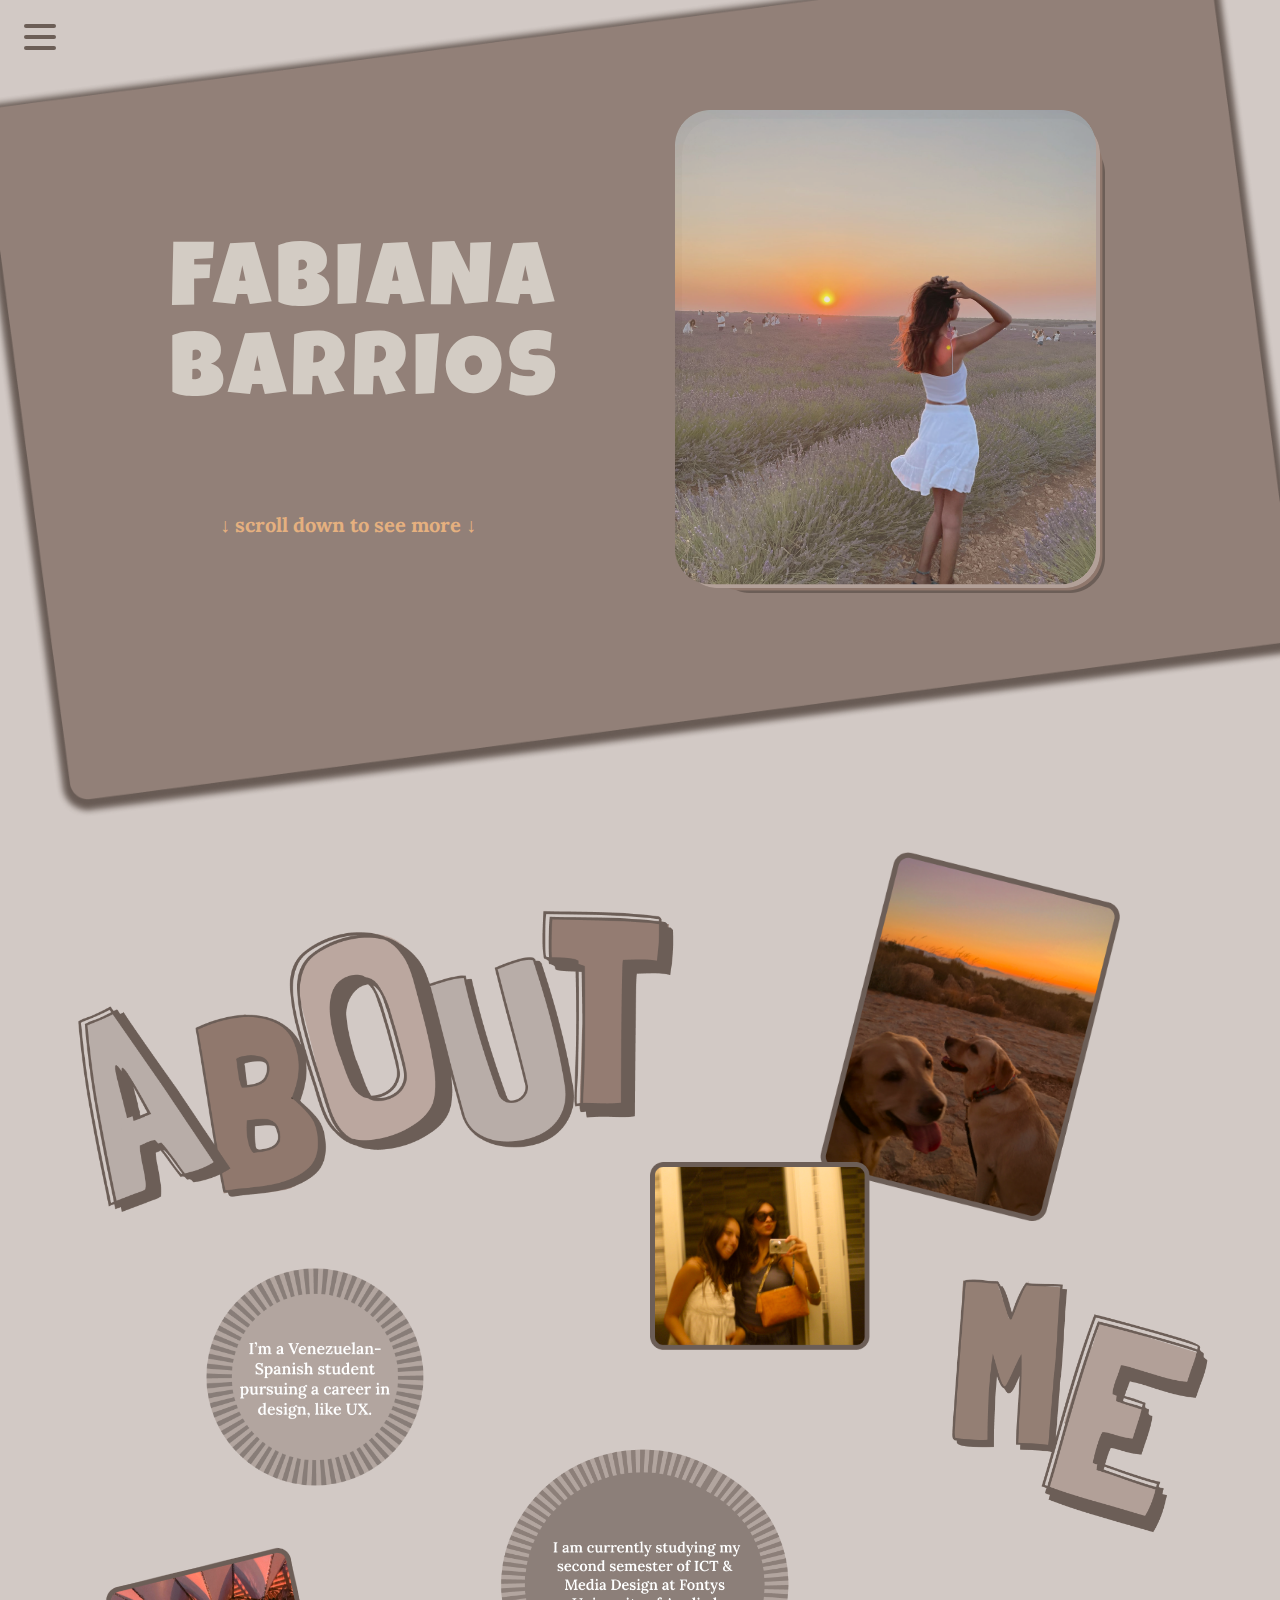
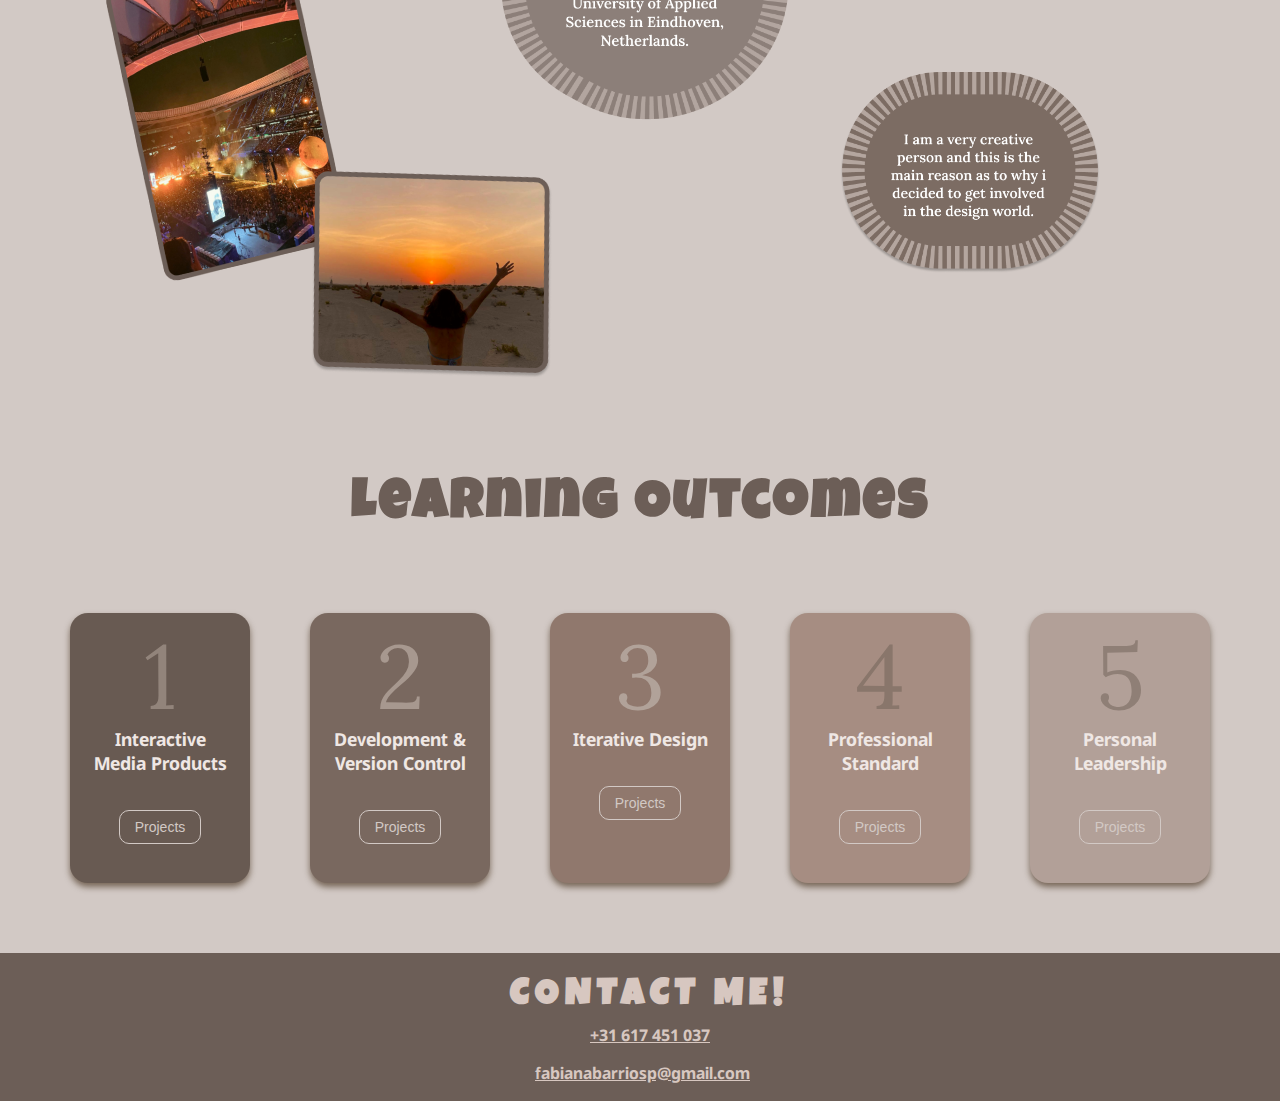
==== commit c70d5ee9: "up to date" ====
--- a/Index.html
+++ b/Index.html
@@ -29,7 +29,14 @@
     <main>
         <!-- Home Section -->
         <section id="home" class="section">
-          <p class="name">Fabiana <br>Barrios</p>
+          <img
+          src="./assets/HOMEbackground.png"
+          alt="card background"
+          class="HOMEbackground"/>
+          <p class="name">FABIANA <br>BARRIOS</p>
+          <div class="Scroll">
+            <p>↓ scroll down to see more ↓</p>
+          </div>
           <img
             src="./assets/PortfolioCover.png"
             alt="circle image cover"
@@ -56,27 +63,32 @@
             <div class="cards-container">
                 <!-- Card 1 -->
                 <div class="card">
-                    <h3>1 : Interactive Media Products</h3>
+                    <h1>1</h1>
+                    <h3>Interactive Media Products</h3>
                     <button class="project-button" onclick="openPopup('popup1')">Projects</button>
                 </div>
                 <!-- Card 2 -->
                 <div class="card">
-                    <h3>2 : Development & Version Control</h3>
+                    <h1>2</h1>
+                    <h3>Development & Version Control</h3>
                     <button class="project-button" onclick="openPopup('popup2')">Projects</button>
                 </div>
                 <!-- Card 3 -->
                 <div class="card">
-                  <h3>3 : Iterative Design</h3>
+                  <h1>3</h1>
+                  <h3>Iterative Design</h3>
                   <button class="project-button" onclick="openPopup('popup3')">Projects</button>
                 </div>
                 <!-- Card 4 -->
                 <div class="card">
-                  <h3>4 : Professional Standard</h3>
+                  <h1>4</h1>
+                  <h3>Professional Standard</h3>
                   <button class="project-button" onclick="openPopup('popup4')">Projects</button>
                 </div>
                 <!-- Card 5 -->
                 <div class="card">
-                  <h3>5 : Personal Leadership</h3>
+                  <h1>5</h1>
+                  <h3>Personal Leadership</h3>
                   <button class="project-button" onclick="openPopup('popup5')">Projects</button>
                 </div>
           
@@ -164,6 +176,8 @@
                   <div><h3 class="sidenote">FINAL BRAND-GUIDE & STYLESCAPE FOR THE PROJECT</h3></div>
                   <div><img src="./assets/Re-Branding/NS Brandguide.png" alt="Brandguide" class="Brandguide"></div>
                   <div><img src="./assets/Re-Branding/NS Stylescape.png" alt="Stylescape" class="Stylescape"></div>
+                  <div class="LO1reflection">We showed the client with several different designs and ideas for her brand. We presented ideas with elements she had specifically asked for and a completely different design which was out of her comfort zone. To our surprise she ended up being extremely satisfied and content with the “out of the box” style. Looking back now, I think adventuring and creating something bold is a risk you sometimes have to take to be successful.
+                  </div>
 
                   <!-- Octo-cooked project -->
                   <div class="GradientCircles1">
@@ -230,8 +244,10 @@
                   <a href="./assets/pokemon2.zip"  download="pokemon2.zip">
                     <button class="zipBUTTON2">Download ZIP <br>Pokemon workshop 2</button>
                   </a>
-                    <!-- Button to open Figma link -->
+                    <!-- Button to open Figma link re-branding-->
                       <button class="figmaBUTTON" onclick="openFigma()">Figma</button>
+                    <!-- Button to open Figma link portfolio -->
+                    <button class="portfoliofigmaBUTTON" onclick="openFigma2()">Figma designs</button>
                     <!-- Button to open Team Charter pdf -->
                     <a href="./assets/Explore Breda/Team Charter-EB.pdf" target="_blank">
                       <button class="documentationBUTTON2">Team Charter</button>
@@ -251,9 +267,13 @@
                     <a href="./assets/Re-Branding/Content Strategy Nathalie Silverentand.pdf" target="_blank">
                       <button class="ContentStrategyBUTTON">Content Strategy</button>
                     </a>
-                    <!-- Button to open CANVA presentation pdf -->
+                    <!-- Button to open CANVA presentation re-branding pdf -->
+                    <a href="./assets/Re-Branding/Re-branding CANVA.pdf" target="_blank">
+                      <button class="CANVABUTTON1">Re-branding CANVA</button>
+                    </a>
+                    <!-- Button to open CANVA presentation Explore Breda pdf -->
                     <a href="./assets/Explore Breda/CANVApresentationEB.pdf" target="_blank">
-                      <button class="CANVABUTTON">CANVA presentation</button>
+                      <button class="CANVABUTTON2">Explore Breda CANVA</button>
                     </a>
                     <!-- Button to open User Research pdf -->
                     <a href="./assets/Explore Breda/User Research.pdf" target="_blank">
--- a/styles.css
+++ b/styles.css
@@ -142,136 +142,151 @@
   display: none;
 }
 
-/* Sections */
-.section {
-  text-align: center;
-}
-
-/* Responsive adjustments */
-@media (max-width: 768px) {
-  .section {
-    padding: 20px;
-  }
-
-  .card {
-    width: 100%;
-    margin-bottom: 20px;
-  }
-
-  .popup {
-    width: 90%;
-    max-width: 400px; /* Adjust max width for smaller screens */
-    left: 50%;
-    transform: translateX(-50%);
-  }
-}
-
 /*HOME SECTION*/
-#home{
-  padding-top: 270px;
-  padding-bottom: 250px;
+
+.HOMEbackground{
+  margin-top: -80px;
+  width:100%;
+  position: relative;
 }
 
 .name{
-  color:#6C5E57;
+  color:#D3CCC4;
   font-family: "Luckiest Guy", cursive;
-  font-size: 88px;
-  margin-top:-90px;
+  font-size: 90px;
+  margin-top:-580px;
   margin-left:170px;
   position: absolute;
   z-index: 0;
   letter-spacing: 6px;
+  cursor:default;
 }
 
 .PortfolioCover {
   position: absolute;
-  width:450px;
+  width:430px;
   height: auto;
-  margin-left:20px;
-  margin-top:-300px;
+  margin-left:-390px;
+  margin-top:50px;
   transform: translateX(-50%);
-  animation: swirl 2s cubic-bezier(0.25, 0.46, 0.45, 0.94) forwards; /* Apply the swirl animation */
-}
-
-@keyframes swirl {
-  0% {
-    transform: scale(0) rotate(0deg); /* Initial position */
-  }
-  100% {
-    transform: scale(1) rotate(360deg); /* Expanded size and full rotation */
+}
+.Scroll {
+  position: absolute;
+  cursor:default;
+  margin-top: -330px;
+  margin-left: 220px;
+  color: #E5B07F;
+  font-size: 20px;
+  display: flex;
+  font-family: 'Lora', sans-serif;
+  font-weight: bolder;
+  animation: bounceAnimation 2.5s ease-in-out infinite; /* Bounce for 1 second infinitely */
+}
+
+/**scroll text bouncing animation**/
+@keyframes bounceAnimation {
+  0%, 20%, 50%, 80%, 100% {
+    transform: translateY(0); /* Bounce at the starting position, peak, and ending position */
+  }
+  40% {
+    transform: translateY(-20px); /* Bounce upward at 40% of the animation */
+  }
+  60% {
+    transform: translateY(-10px); /* Bounce upward at 60% of the animation */
+  }
+}
+
+/* For small mobile devices */
+@media (max-width: 480px) {
+  .name {
+    font-size: 20px;
+    margin-top: -60px;
+    margin-left: 20px;
+    letter-spacing: 3px;
+  }
+  
+  .PortfolioCover {
+    width: 10%;
+    margin-top: -150px;
+  }
+  
+  #home {
+    padding-top: 150px;
+    padding-bottom: 150px;
   }
 }
 
 /*ABOUT ME SECTION*/
 #about{
-  padding-top: 200px;
+  padding-top: 360px;
   padding-bottom: 150px;
 }
 .aboutmecontainer{
   position:relative;
-  margin-left: -830px;
-  margin-top: 50px;
+  margin-left: 230px;
+  margin-top: -110px;
 }
 
 .About{
   width:750px;
-  margin-top: -330px;
+  margin-top: -340px;
   margin-left: -190px;
   position: absolute;
 }
 
 .AMdogs{
-  width:290px;
-  margin-left: 460px;
-  margin-top: -190px;
+  width:300px;
+  margin-left: 590px;
+  margin-top: -220px;
   position: absolute;
 }
 
 .Me{
   width:400px;
   margin-left: 610px;
-  margin-top: 5px;
+  margin-top: 95px;
   position: absolute;
 }
 
 .AMfriends{
   width:220px;
-  margin-left: 320px;
-  margin-top:110px;
+  margin-left: 420px;
+  margin-top:90px;
   position: absolute;
 }
 
 .AMcircle1{
   width:290px;
   position: absolute;
-  margin-left: -20px;
-  margin-top: 110px;
+  margin-left: -60px;
+  margin-top: 160px;
 }
 
 .AMcircle2{
   width:390px;
   position: absolute;
   margin-left: 220px;
-  margin-top:280px;
+  margin-top:330px;
 }
 
 .AMcircle3{
   width: 260px;
   position: absolute;
   margin-left: 610px;
-  margin-top:530px;
+  margin-top:600px;
 }
 
 .AM2pic{
-  width: 400px;
-  position: absolute;
-  margin-left: -50px;
-  margin-top:420px;
+  width: 430px;
+  position: absolute;
+  margin-left: -110px;
+  margin-top:470px;
+  rotate: -5deg;
 }
 
 /*LEARNING OUTCOMES SECTION*/
 #learning{
-  padding-top: 750px;
+  padding-top: 700px;
   padding-bottom: 50px;
 }
 .section h2{
@@ -295,41 +310,72 @@
   text-align: center;
   border-radius: 18px;
   padding: 20px;
-  margin: 40px;
-  width: 350px;
-  height: 130px;
-  box-shadow: 0 4px 6px rgba(0, 0, 0, 0.1);
+  margin: 20px;
+  width: 140px;
+  height: 230px;
+  box-shadow: 0 4px 6px rgba(58, 36, 13, 0.591);
+}
+
+.card h1{
+  font-size: 90px;
+  font-weight: 200;
+  margin-top: -15px;
+}
+
+/* Responsive adjustments LO */
+@media (max-width: 480px) {
+  .section {
+    padding: 20px;
+  }
+
+  .card {
+    width: 90%;
+    height:20%;
+    margin: 10px 0;
+  }
+
+  .popup {
+    width: 90%;
+    max-width: 400px;
+    left: 50%;
+    transform: translateX(-50%);
+  }
 }
 
 /*each card */
 .card:nth-child(1) {
   background-color: #685a52;
+  color: #92847B;
 }
 .card:nth-child(2) {
   background-color: #79685f;
+  color:#A7988F;
 }
 .card:nth-child(3) {
   background-color: #90786d;
+  color: #B1A299;
 }
 .card:nth-child(4) {
   background-color: #a68d82;
+  color: #89766B;
 }
 .card:nth-child(5) {
   background-color: #b2a098;
+  color: #8F7F76;
 }
 
 .card h3{
   font-family: "Nokora", sans-serif;
   font-weight: bold;
-  font-size: 20px;
+  font-size: 18px;
   color: #efe7e4;
   text-align: center;
   cursor: default;
+  margin-top: -65px;
 }
 
 .project-button {
   margin-top:15px;
-  margin-left:-5px;
   background-color: transparent;
   border:1px solid #D2C9C5;
   color: #D2C9C5;
@@ -365,30 +411,29 @@
 
 .close-btn {
   font-family: "Luckiest Guy", cursive;
-  position: absolute;
-  top: 10px;
-  right: 20px;
+  position: sticky;
+  top: -5px;
+  margin-left: 865px;
   cursor: pointer;
   color:#D2C9C5;
   font-size: 39px;
   transition: 0.2s, top 0.2s;
   background-color: transparent;
-  border: none; /* Reset border */
-  outline: none; /* Reset outline */
+  border: none;
+  outline: none; 
 }
 
 .close-btn:hover {
-  font-size: 46px;
   color: #E5AD6C;
 }
 
 /*POPUP 1*/
 .VerticalTitle1{
-  margin-left:-870px;
+  margin-left:-850px;
   font-family: "Luckiest Guy", cursive;
   font-weight: bold;
   font-size: 37px;
-  margin-top: 5px;
+  margin-top: -45px;
   color: #D2C9C5;
   text-align: center;
   letter-spacing: 3px;
@@ -397,11 +442,11 @@
 
 .VerticalTitle2{
   position: absolute;
-  margin-left:380px;
+  margin-left:375px;
+  margin-top:-260px;
   font-family: "Luckiest Guy", cursive;
   font-weight: bold;
   font-size: 37px;
-  margin-top:-260px;
   color: #D2C9C5;
   text-align: center;
   letter-spacing: 3px;
@@ -503,8 +548,8 @@
   border: 3px dashed #E5AD6C;
   border-radius: 10px;
   padding: 15px;
-  right: 90px;
-  top:510px;
+  right: 75px;
+  top:495px;
 }
 
 .NSFigma{
@@ -566,11 +611,11 @@
   height: auto;
   border-radius: 10px;
   margin-top: 665px; 
-  margin-left: -220px;
+  margin-left: 30px;
 }
 
 .DocumentationTitle{
-  margin-left:-380px;
+  margin-left:30px;
   margin-top:30px;
   font-family: "Luckiest Guy", cursive;
   font-weight: bold;
@@ -610,7 +655,7 @@
   position: absolute;
   width:460px;
   height:auto;
-  margin-left:-25px;
+  margin-left:395px;
   margin-top:-325px;
   border-radius: 20px;
 }
@@ -621,16 +666,30 @@
   font-size: 20px;
   color: #D2C9C5;
   cursor:default;
-  margin-left:60px;
+  margin-left:200px;
   margin-top:15px;
   width:90%;
 }
 
+.LO1reflection{
+  position: absolute;
+  font-family: "Lora", serif;
+  font-weight: 200;
+  font-size: 13px;
+  right: 50px;
+  width:90%;
+  color: #efe7e4;
+  margin-top:300px;
+  cursor:default;
+  line-height: 20px;
+  text-align: justify;
+}
+
 .Stylescape{
   position: absolute;
   width:870px;
   height:auto;
-  margin-left:-430px;
+  margin-left:15px;
   margin-top:15px;
   border-radius: 20px;
 }
@@ -647,7 +706,7 @@
   width: 1120px;
   border-radius: 50%;
   position: absolute;
-  top: 355px;
+  top: 390px;
   left: -100px;
 }
 
@@ -657,7 +716,7 @@
   width: 1050px;
   border-radius: 50%;
   position: absolute;
-  top: 390px;
+  top: 415px;
   left: -65px;
 }
 
@@ -667,7 +726,7 @@
   width: 980px;
   border-radius: 50%;
   position: absolute;
-  top: 425px;
+  top: 445px;
   left: -30px;
 }
 
@@ -678,7 +737,7 @@
   color: #6C5E57;
   letter-spacing: 13px;
   position: absolute;
-  margin-top: 50%;
+  margin-top: 500px;
   left: 295px;
 }
 
@@ -689,7 +748,7 @@
   margin-left: 130px;
   width:20%;
   color: #6C5E57;
-  margin-top:600px;
+  margin-top:615px;
   cursor:default;
   line-height: 20px;
   text-align: justify;
@@ -713,33 +772,44 @@
   width:210px;
   position: absolute;
   margin-top:-245px;
-  margin-left:-110px;
+  margin-left:340px;
 }
 
 /**IMAGE SLIDESHOW OCTOCOOKED**/
 .slider-container {
   position: relative;
+  overflow: hidden;
+  width: 100%;
+  max-width: 400px;
+  margin: 0 auto;
 }
 
 .slider {
-  overflow: hidden;
-  white-space: nowrap;
+  display: flex;
+  transition: transform 0.5s ease-in-out;
 }
 
 .slider img {
+  width: 100%;
+  border-radius: 20px;
+}
+
+.slider img.active {
+  opacity: 1;
   display: inline-block;
-  width: 450px;
-  border-radius: 20px;
-  margin-left: 250px;
-  margin-top: 15px;
+}
+
+.slider img.inactive {
+  opacity: 0;
+  display: inline-block;
 }
 
 .prev,
 .next {
   position: absolute;
   top: 50%;
-  transform: translateY(-25%);
-  background-color:#90786D;
+  transform: translateY(-50%);
+  background-color: #90786D;
   color: white;
   border: none;
   cursor: pointer;
@@ -752,20 +822,20 @@
   background-color: #E5AD6C;
 }
 
-/* Adjusting the positions for the buttons */
 .prev {
-  left: 205px;
+  left: -5px;
 }
 
 .next {
-  right:150px;
-}
+  right: -5px;
+}
+
 
 .OctoCookedText3{
   font-family: "Londrina Solid", sans-serif;
   font-weight: 500;
   font-size: 18px;
-  margin-left: 290px;
+  margin-left: 260px;
   width:40%;
   color: #fcf6f6;
   margin-top:35px;
@@ -783,7 +853,7 @@
 /**LEARNING OUTCOME 2 popup contents**/
 .PortfolioTitle{
   margin-left:540px;
-  margin-top:50px;
+  margin-top:-30px;
   font-family: "Luckiest Guy", cursive;
   font-weight: bold;
   font-size: 38px;
@@ -794,8 +864,8 @@
 
 .PortfolioCoverPOPUP{
 width:260px;
-margin-top: -155px;
-margin-left: -120px;
+margin-top: -135px;
+margin-left: 270px;
 }
 
 .introTEXTpopup2{
@@ -832,8 +902,8 @@
 /**pokemon workshop 1**/
 .poliwhirl{
   width: 820px;
-  margin-left: -420px;
-  margin-top: 350px;
+  margin-left: 20px;
+  margin-top: 360px;
   z-index: 237827382;
   position: absolute;
 }
@@ -859,7 +929,7 @@
   width:220px;
   cursor: pointer;
   margin-top: 1120px;
-  margin-left: -90px;
+  margin-left: 360px;
   position: absolute;
   z-index: 28381738178;
   white-space: nowrap;
@@ -889,8 +959,8 @@
   letter-spacing: 1px;
   width:160px;
   cursor: pointer;
-  margin-top: 1635px;
-  margin-left: 270px;
+  margin-top: 2345px;
+  margin-left: 730px;
   position: absolute;
   z-index: 28381738178;
 }
@@ -911,11 +981,32 @@
   letter-spacing: 1px;
   width:180px;
   cursor: pointer;
-  margin-top: 2480px;
+  margin-top: 3180px;
   position: absolute;
 }
 
 .figmaBUTTON:hover{
+  background-color: #a8948b;
+ }
+
+ .portfoliofigmaBUTTON{
+  font-family: "Londrina Solid", sans-serif;
+  font-weight: 500;
+  font-size: 16px;
+  color:#FFFFFF;
+  background-color: #E5AD6C;
+  border-color: transparent;
+  border-radius: 13px;
+  padding:8px 23px;
+  letter-spacing: 1px;
+  width:180px;
+  cursor: pointer;
+  margin-top: 1230px;
+  margin-left: 595px;
+  position: absolute;
+}
+
+.portfoliofigmaBUTTON:hover{
   background-color: #a8948b;
  }
 
@@ -932,8 +1023,8 @@
   width:180px;
   cursor: pointer;
   z-index: 32873887827;
-  margin-top: 3530px;
-  margin-left: -420px;
+  margin-top: 4228px;
+  margin-left: 25px;
   position: absolute;
 }
 
@@ -954,8 +1045,8 @@
   width:180px;
   cursor: pointer;
   z-index: 32873887827;
-  margin-top: 3600px;
-  margin-left: -420px;
+  margin-top: 4300px;
+  margin-left: 25px;
   position: absolute;
 }
 
@@ -966,7 +1057,7 @@
  .LO3{
   position: relative;
   width: 940px;
-  margin-top: -40px;
+  margin-top: -90px;
   margin-left: -40px;
   margin-bottom: 420px;
   background-color: #6C5E57;
@@ -991,8 +1082,8 @@
   width:180px;
   cursor: pointer;
   z-index: 32873887827;
-  margin-top: 430px;
-  margin-left: -440px;
+  margin-top: 460px;
+  margin-left: 10px;
   position: absolute;
 }
 
@@ -1000,7 +1091,7 @@
   background-color: #a8948b;
  }
 
- .CANVABUTTON{
+ .CANVABUTTON1{
   font-family: "Londrina Solid", sans-serif;
   font-weight: 500;
   font-size: 16px;
@@ -1013,12 +1104,34 @@
   width:180px;
   cursor: pointer;
   z-index: 32873887827;
-  margin-top: 1140px;
-  margin-left: 180px;
-  position: absolute;
-}
-
-.CANVABUTTON:hover{
+  margin-top: 370px;
+  margin-left: 10px;
+  position: absolute;
+}
+
+.CANVABUTTON1:hover{
+  background-color: #a8948b;
+ }
+
+ .CANVABUTTON2{
+  font-family: "Londrina Solid", sans-serif;
+  font-weight: 500;
+  font-size: 16px;
+  color:#FFFFFF;
+  background-color: #E5AD6C;
+  border-color: transparent;
+  border-radius: 13px;
+  padding:8px 23px;
+  letter-spacing: 1px;
+  width:180px;
+  cursor: pointer;
+  z-index: 32873887827;
+  margin-top: 1110px;
+  margin-left: 630px;
+  position: absolute;
+}
+
+.CANVABUTTON2:hover{
   background-color: #a8948b;
  }
 
@@ -1035,8 +1148,8 @@
   width:180px;
   cursor: pointer;
   z-index: 32873887827;
-  margin-top: 1237px;
-  margin-left: 180px;
+  margin-top: 1210px;
+  margin-left: 630px;
   position: absolute;
 }
 
@@ -1047,7 +1160,7 @@
 .LO4{
   position: relative;
   width: 940px;
-  margin-top: -40px;
+  margin-top: -70px;
   margin-left: -40px;
   margin-bottom: 400px;
   background-color: #6C5E57;
@@ -1060,18 +1173,19 @@
 
 .trello{
   position: absolute;
-  margin-top:20px;
-  margin-left:-60px;
+  margin-top:-20px;
+  margin-left:390px;
   width: 450px;
   z-index: 2837374477;
   border-radius: 20px;
 }
+
 .video2 {
-  width: 65%; /* Ensure the video fills its container */
+  width: 60%; 
   height: auto;
   border-radius: 10px;
-  margin-top: 820px; 
-  left: 20px;
+  margin-top: 800px; 
+  left: 40px;
   z-index: 737282929383;
   position: absolute;
 }
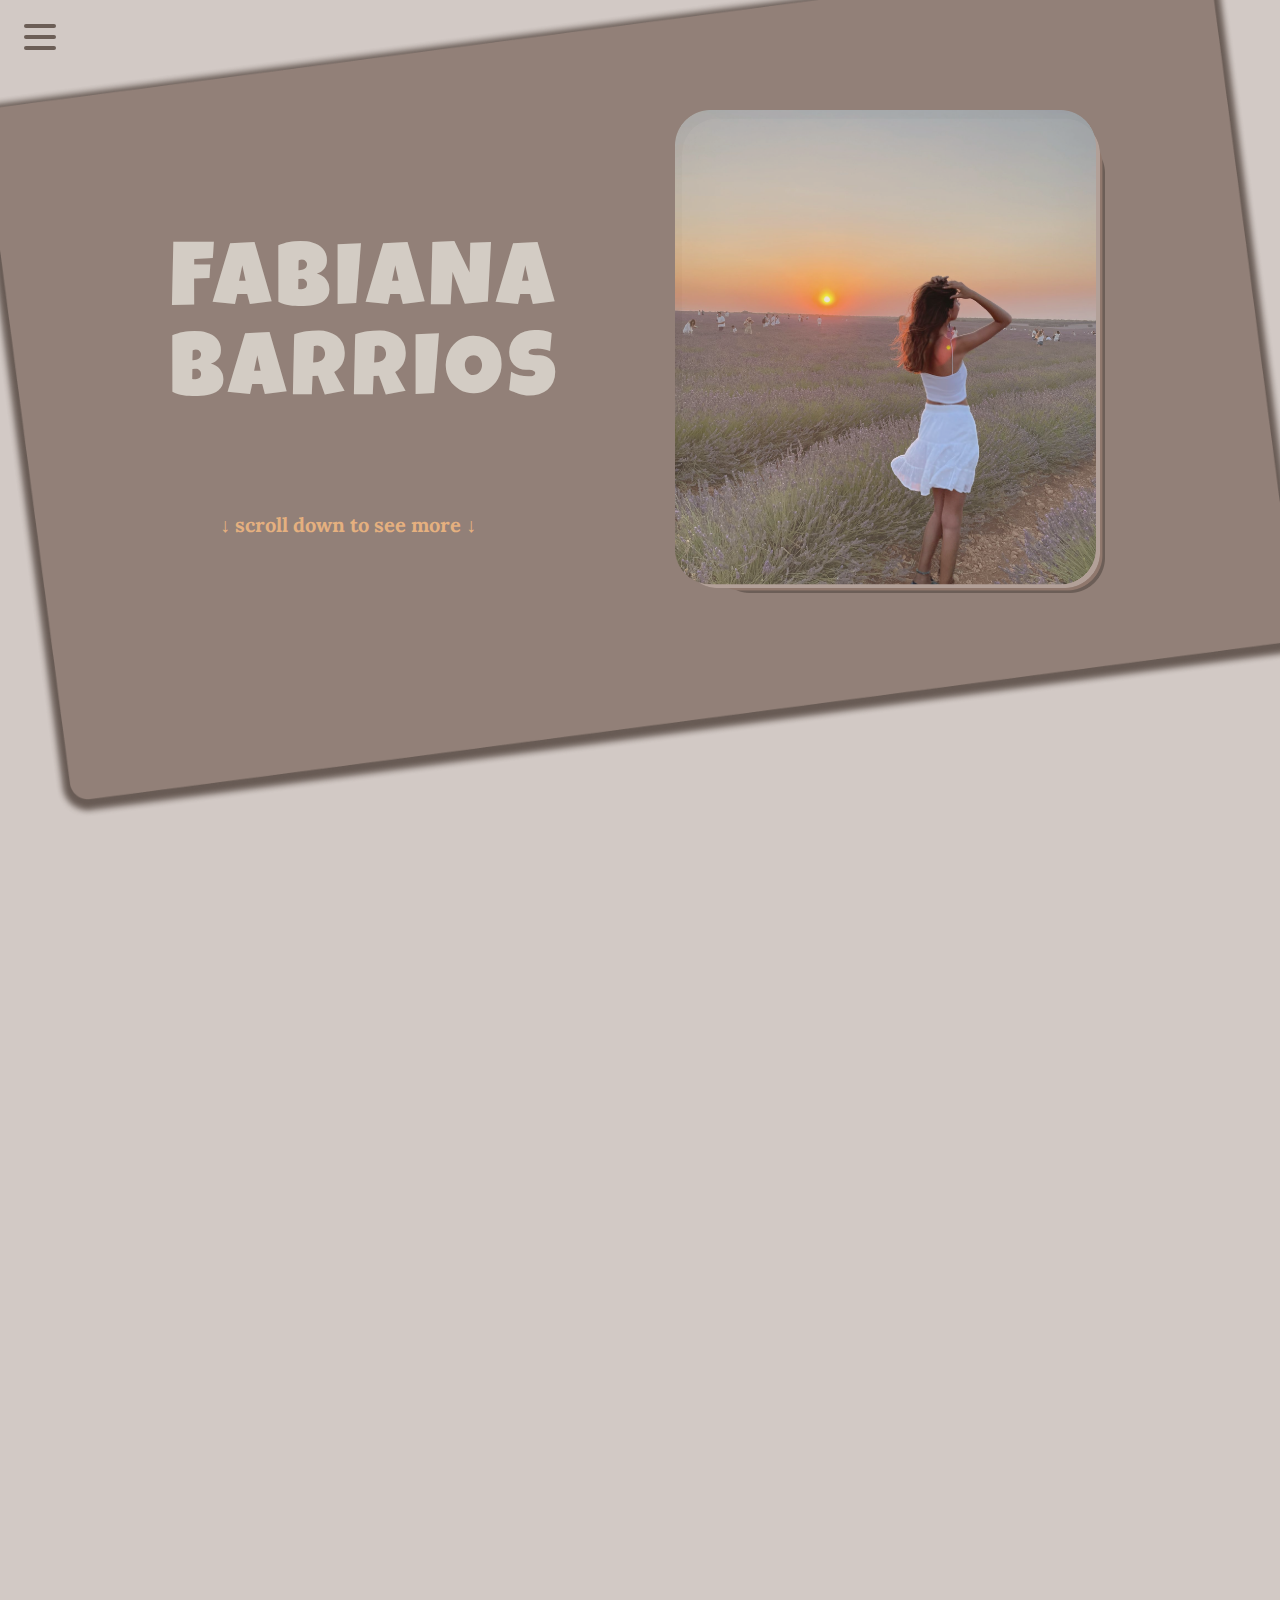
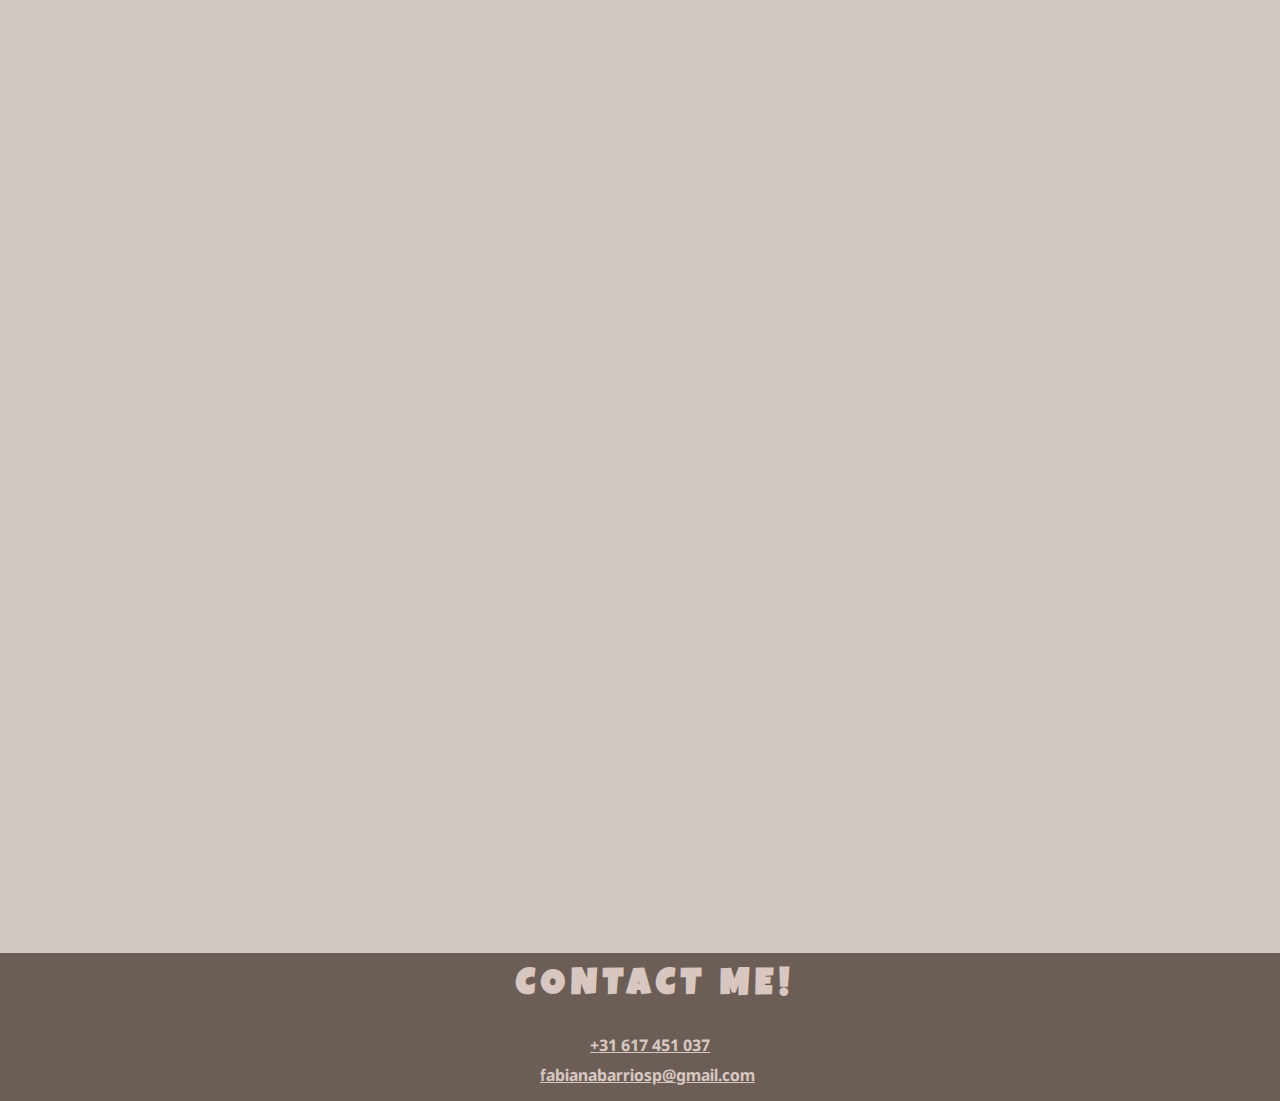
==== commit 8a883037: "ANIMATIONS" ====
--- a/Index.html
+++ b/Index.html
@@ -46,20 +46,21 @@
         <!-- About Me Section-->
         <section id="about" class="section">
           <div class="aboutmecontainer">
-            <div><img src="./assets/about me/AM circle1.png" alt="circle 1" class="AMcircle1"></div>
-            <div><img src="./assets/about me/AM dogs.png" alt="dogs" class="AMdogs"></div>
-            <div><img src="./assets/about me/About.png" alt="About letters" class="About"></div>
-            <div><img src="./assets/about me/AM friends.png" alt="friends" class="AMfriends"></div>
-            <div><img src="./assets/about me/Me.png" alt="Me letters" class="Me"></div>
-            <div><img src="./assets/about me/AM circle2.png" alt="circle 2" class="AMcircle2"></div>
-            <div><img src="./assets/about me/AM circle3.png" alt="circle 3" class="AMcircle3"></div>
-            <div><img src="./assets/about me/AM 2pic.png" alt="sunset & concert" class="AM2pic"></div>
-          </div>
+            <div><img src="./assets/about me/AM circle1.png" alt="circle 1" class="AMcircle1 reveal"></div>
+            <div><img src="./assets/about me/AM dogs.png" alt="dogs" class="AMdogs reveal"></div>
+            <div><img src="./assets/about me/About.png" alt="About letters" class="About reveal"></div>
+            <div><img src="./assets/about me/AM friends.png" alt="friends" class="AMfriends reveal"></div>
+            <div><img src="./assets/about me/Me.png" alt="Me letters" class="Me reveal"></div>
+            <div><img src="./assets/about me/AM circle2.png" alt="circle 2" class="AMcircle2 reveal"></div>
+            <div><img src="./assets/about me/AM circle3.png" alt="circle 3" class="AMcircle3 reveal"></div>
+            <div><img src="./assets/about me/AM 2pic.png" alt="sunset & concert" class="AM2pic reveal"></div>
+        </div>
+        
         </section>
 
         <!-- Learning Outcomes Section -->
         <section id="learning" class="section">
-            <h2>Learning Outcomes</h2>
+          <h2 id="learning-outcomes-title">LEARNING OUTCOMES</h2>
             <div class="cards-container">
                 <!-- Card 1 -->
                 <div class="card">
@@ -93,6 +94,7 @@
                 </div>
           
                 <!-- POPUP 1 -->
+                <div id="overlay"></div>
                 <div class="popup" id="popup1">
                     <button class="close-btn" onclick="closePopup('popup1')">X</button>
                   <!-- re-branding project -->
@@ -215,6 +217,7 @@
 
                 </div>
                 <!-- POPUP 2 -->
+                <div id="overlay"></div>
                 <div class="popup" id="popup2">
                   <button class="close-btn" onclick="closePopup('popup2')">X</button>
                   <!--Portfolio-->
@@ -237,6 +240,7 @@
                 </div>
                 </div>
                 <!-- POPUP 3 -->
+                <div id="overlay"></div>
                 <div class="popup" id="popup3">
                   <button class="close-btn" onclick="closePopup('popup3')">X</button>
                   <div class="button-container2">
@@ -260,6 +264,7 @@
                     <div><img src="./assets/LO3.png" alt="overall page" class="LO3"></div>
                 </div>
                 <!-- POPUP 4 -->
+                <div id="overlay"></div>
                 <div class="popup" id="popup4">
                   <button class="close-btn" onclick="closePopup('popup4')">X</button>
                   <div><img src="./assets/Explore Breda/EB trello.png" alt="trello board" class="trello"></div> 
@@ -289,6 +294,7 @@
                   <div><img src="./assets/LO4.png" alt="overall page" class="LO4"></div>
                 </div>
                 <!-- POPUP 5 -->
+                <div id="overlay"></div>
                 <div class="popup" id="popup5">
                   <button class="close-btn" onclick="closePopup('popup5')">X</button>
 
--- a/styles.css
+++ b/styles.css
@@ -196,98 +196,121 @@
   }
 }
 
-/* For small mobile devices */
-@media (max-width: 480px) {
-  .name {
-    font-size: 20px;
-    margin-top: -60px;
-    margin-left: 20px;
-    letter-spacing: 3px;
-  }
-  
-  .PortfolioCover {
-    width: 10%;
-    margin-top: -150px;
-  }
-  
-  #home {
-    padding-top: 150px;
-    padding-bottom: 150px;
-  }
-}
-
 /*ABOUT ME SECTION*/
-#about{
+#about {
   padding-top: 360px;
   padding-bottom: 150px;
 }
-.aboutmecontainer{
-  position:relative;
+
+.aboutmecontainer {
+  position: relative;
   margin-left: 230px;
   margin-top: -110px;
 }
 
-.About{
-  width:750px;
+.aboutmecontainer img {
+  opacity: 0;
+  transform: translateY(100px) scale(0.8);
+  transition: opacity 1s ease-out, transform 1s ease-out;
+}
+
+.reveal {
+  opacity: 0;
+  transform: translateY(100px) scale(0.8);
+}
+
+.reveal.visible {
+  opacity: 1;
+  transform: translateY(0) scale(1);
+  transition: opacity 1s ease-out, transform 1s ease-out;
+}
+
+.About {
+  width: 750px;
   margin-top: -340px;
   margin-left: -190px;
   position: absolute;
 }
 
-.AMdogs{
-  width:300px;
+.AMdogs {
+  width: 300px;
   margin-left: 590px;
   margin-top: -220px;
   position: absolute;
 }
 
-.Me{
-  width:400px;
+.Me {
+  width: 400px;
   margin-left: 610px;
   margin-top: 95px;
   position: absolute;
 }
 
-.AMfriends{
-  width:220px;
+.AMfriends {
+  width: 220px;
   margin-left: 420px;
-  margin-top:90px;
-  position: absolute;
-}
-
-.AMcircle1{
-  width:290px;
-  position: absolute;
+  margin-top: 90px;
+  position: absolute;
+}
+
+.AMcircle1 {
+  width: 290px;
   margin-left: -60px;
   margin-top: 160px;
-}
-
-.AMcircle2{
-  width:390px;
-  position: absolute;
+  position: absolute;
+}
+
+.AMcircle2 {
+  width: 390px;
   margin-left: 220px;
-  margin-top:330px;
-}
-
-.AMcircle3{
+  margin-top: 330px;
+  position: absolute;
+}
+
+.AMcircle3 {
   width: 260px;
-  position: absolute;
   margin-left: 610px;
-  margin-top:600px;
-}
-
-.AM2pic{
+  margin-top: 600px;
+  position: absolute;
+}
+
+.AM2pic {
   width: 430px;
-  position: absolute;
   margin-left: -110px;
-  margin-top:470px;
+  margin-top: 470px;
   rotate: -5deg;
-}
+  position: absolute;
+}
+
 
 /*LEARNING OUTCOMES SECTION*/
 #learning{
   padding-top: 700px;
   padding-bottom: 50px;
+}
+
+@keyframes slideInFadeIn {
+  0% {
+    transform: translateX(-50px);
+    opacity: 0;
+  }
+  100% {
+    transform: translateX(0);
+    opacity: 1;
+  }
+}
+
+/* Initial state */
+#learning-outcomes-title {
+  opacity: 0;
+  transform: translateX(-50px);
+  transition: opacity 0.5s ease-out, transform 0.5s ease-out;
+}
+
+/* When the element is visible */
+#learning-outcomes-title.visible {
+  opacity: 1;
+  transform: translateX(0);
 }
 .section h2{
   font-family: "Luckiest Guy", cursive;
@@ -304,6 +327,7 @@
   flex-wrap: wrap;
   justify-content: center;
   gap: 20px;
+  perspective: 1000px; /* Add perspective for 3D effect */
 }
 
 .card {
@@ -314,32 +338,31 @@
   width: 140px;
   height: 230px;
   box-shadow: 0 4px 6px rgba(58, 36, 13, 0.591);
+  backface-visibility: hidden; /* Ensure smooth flip */
+  transform: rotateY(90deg);
+  opacity: 0;
+  transition: transform 0.8s ease, opacity 0.8s ease;
+}
+/* Flip and Fade-in Animation */
+@keyframes flipFadeIn {
+  0% {
+    transform: rotateY(90deg);
+    opacity: 0;
+  }
+  100% {
+    transform: rotateY(0deg);
+    opacity: 1;
+  }
+}
+
+.card.show {
+  animation: flipFadeIn 0.8s forwards;
 }
 
 .card h1{
   font-size: 90px;
   font-weight: 200;
   margin-top: -15px;
-}
-
-/* Responsive adjustments LO */
-@media (max-width: 480px) {
-  .section {
-    padding: 20px;
-  }
-
-  .card {
-    width: 90%;
-    height:20%;
-    margin: 10px 0;
-  }
-
-  .popup {
-    width: 90%;
-    max-width: 400px;
-    left: 50%;
-    transform: translateX(-50%);
-  }
 }
 
 /*each card */
@@ -398,13 +421,13 @@
   position: fixed;
   width: 900px;
   max-height: 1000px;
-  top: 2%;
+  top: -80px;
   left: 13%;
   background-color: #6C5E57;
   padding: 20px;
   border-radius: 8px;
   box-shadow: 0 4px 8px rgba(0, 0, 0, 0.2);
-  z-index: 1000;
+  z-index: 1429982000;
   overflow-y: auto; /* Enable vertical scrolling */
   overflow-x: hidden; /* Prevent horizontal scrolling */
 }
@@ -415,16 +438,28 @@
   top: -5px;
   margin-left: 865px;
   cursor: pointer;
-  color:#D2C9C5;
+  color:#E5AD6C;
   font-size: 39px;
   transition: 0.2s, top 0.2s;
   background-color: transparent;
   border: none;
   outline: none; 
+  z-index: 3283728382887387283;
 }
 
 .close-btn:hover {
-  color: #E5AD6C;
+  color: #D2C9C5;
+}
+
+#overlay {
+  display: none;
+  position: fixed;
+  top: -790%;
+  width: 100%;
+  height: 1000%;
+  background-color: rgba(0, 0, 0, 0.5); /* Semi-transparent background */
+  backdrop-filter: blur(10px); /* Blur effect */
+  z-index: 4; 
 }
 
 /*POPUP 1*/
@@ -828,6 +863,7 @@
 
 .next {
   right: -5px;
+  top:140px;
 }
 
 
@@ -959,7 +995,7 @@
   letter-spacing: 1px;
   width:160px;
   cursor: pointer;
-  margin-top: 2345px;
+  margin-top: 2420px;
   margin-left: 730px;
   position: absolute;
   z-index: 28381738178;
@@ -981,7 +1017,7 @@
   letter-spacing: 1px;
   width:180px;
   cursor: pointer;
-  margin-top: 3180px;
+  margin-top: 3265px;
   position: absolute;
 }
 
@@ -1001,7 +1037,7 @@
   letter-spacing: 1px;
   width:180px;
   cursor: pointer;
-  margin-top: 1230px;
+  margin-top: 1310px;
   margin-left: 595px;
   position: absolute;
 }
@@ -1023,7 +1059,7 @@
   width:180px;
   cursor: pointer;
   z-index: 32873887827;
-  margin-top: 4228px;
+  margin-top: 4305px;
   margin-left: 25px;
   position: absolute;
 }
@@ -1045,7 +1081,7 @@
   width:180px;
   cursor: pointer;
   z-index: 32873887827;
-  margin-top: 4300px;
+  margin-top: 4370px;
   margin-left: 25px;
   position: absolute;
 }
@@ -1055,15 +1091,14 @@
  }
 
  .LO3{
-  position: relative;
   width: 940px;
-  margin-top: -90px;
+  margin-top: -10px;
   margin-left: -40px;
   margin-bottom: 420px;
   background-color: #6C5E57;
   padding: 20px;
   border-radius: 8px;
-  z-index: -1083784730;
+  z-index: -1877083784730;
   overflow-y: auto; /* Enable vertical scrolling */
   overflow-x: hidden; /* Prevent horizontal scrolling */
 }
@@ -1082,7 +1117,7 @@
   width:180px;
   cursor: pointer;
   z-index: 32873887827;
-  margin-top: 460px;
+  margin-top: 520px;
   margin-left: 10px;
   position: absolute;
 }
@@ -1104,7 +1139,7 @@
   width:180px;
   cursor: pointer;
   z-index: 32873887827;
-  margin-top: 370px;
+  margin-top: 420px;
   margin-left: 10px;
   position: absolute;
 }
@@ -1126,7 +1161,7 @@
   width:180px;
   cursor: pointer;
   z-index: 32873887827;
-  margin-top: 1110px;
+  margin-top: 1180px;
   margin-left: 630px;
   position: absolute;
 }
@@ -1148,7 +1183,7 @@
   width:180px;
   cursor: pointer;
   z-index: 32873887827;
-  margin-top: 1210px;
+  margin-top: 1270px;
   margin-left: 630px;
   position: absolute;
 }
@@ -1160,7 +1195,7 @@
 .LO4{
   position: relative;
   width: 940px;
-  margin-top: -70px;
+  margin-top: -10px;
   margin-left: -40px;
   margin-bottom: 400px;
   background-color: #6C5E57;
@@ -1173,7 +1208,7 @@
 
 .trello{
   position: absolute;
-  margin-top:-20px;
+  margin-top:50px;
   margin-left:390px;
   width: 450px;
   z-index: 2837374477;
@@ -1184,7 +1219,7 @@
   width: 60%; 
   height: auto;
   border-radius: 10px;
-  margin-top: 800px; 
+  margin-top: 860px; 
   left: 40px;
   z-index: 737282929383;
   position: absolute;
@@ -1207,26 +1242,23 @@
 text-align: center;
 line-height: 28px;
 background-color: #6C5E57;
-position: relative;
-padding: 60px;
+padding: 10px;
 }
 
 .contact-section h2{
 color: #d7c7c0;
 font-size: 37px;
 letter-spacing: 6px;
-margin-top: -30px;
-margin-left: 450px;
-position: absolute;
+margin-top: 10px;
+margin-left: 30px;
 cursor: default;
 font-family: "Luckiest Guy", cursive;
 }
 
 .contact-section a[href^="mailto"] {
 color: #d7c7c0;
-position: absolute;
 margin-top: 20px;
-margin-left: -105px;
+margin-left: 15px;
 font-family: "Nokora", sans-serif;
 font-weight: bold;
 }
@@ -1234,50 +1266,142 @@
 /*phone number link */
 .contact-section a[href^="tel"] {
 color: #d7c7c0;
-position: absolute;
 margin-top: 10px;
-margin-left: -50px;
+margin-left: 20px;
 font-family: "Nokora", sans-serif;
 font-weight: bold;
 }
 
-/* Media Queries */
+/* Media queries for responsiveness */
+
 @media (max-width: 768px) {
   .menu-toggle {
-      display: block;
+    display: block;
+  }
+
+  .nav-menu {
+    display: none;
+    position: fixed;
+    top: 0;
+    left: 0;
+    width: 100%;
+    background-color: #6C5E57;
+    z-index: 1000;
+    flex-direction: column;
+  }
+
+  .nav-menu.open {
+    display: flex;
+  }
+
+  .nav-menu ul {
+    display: flex;
+    flex-direction: column;
+    width: 100%;
+  }
+
+  .nav-menu li {
+    padding: 15px;
+    width: 100%;
+    text-align: center;
+  }
+
+  .name {
+    font-size: 40px;
+    margin-top: -240px;
+    margin-left: 80px;
+    letter-spacing: 3px;
   }
   
-  .nav-menu {
-      display: none;
-      position: fixed;
-      top: 0;
-      left: 0;
-      width: 100%;
-      background-color: #6C5E57;
-      z-index: 1000;
-  }
-
-  .nav-menu.open {
-      display: flex;
-  }
-
-  .nav-menu ul {
-      flex-direction: column;
-  }
-
-  .nav-menu li {
-      padding: 15px;
-  }
-
-  .section {
-      padding: 30px;
-  }
-
+  .PortfolioCover {
+    width: 30%;
+    margin-top: -15px;
+    margin-left: -140px;
+  }
+  .Scroll{
+    font-size: 12px;
+    margin-top: -130px;
+    margin-left: 85px;
+  }
+  
   .card {
-      width: 100%;
+    width: 70%;
+    margin: 10px 0;
+    height: auto;
   }
 
   .popup {
-      width: 90%;
-  }
-}+    width: 90%;
+    max-width: 400px;
+    left: 50%;
+    transform: translateX(-50%);
+  }
+
+  .aboutmecontainer {
+    top:-120px;
+    margin-left: 2%;
+    width:100%;
+  }
+
+  .About {
+    width:80%;
+    left: 175px;
+    top: 170px;
+    position: relative;
+  }
+
+  .AMdogs{
+    width:30%;
+    top: 155px;
+    left:-250px;
+  }
+  .AMfriends{
+    width:30%;
+    top: 30%;
+    left:-190px;
+  }
+  .Me{
+    width:45%;
+    top: 495%;
+    left:-340px;
+  }
+  .AMcircle1{
+    width:40%;
+    top: -135%;
+    left:60px;
+  }
+
+  .AMcircle2{
+    width:53%;
+    top: -195%;
+    left:-140px;
+  }
+
+  .AMcircle3 {
+    width:35%;
+    top: -390%;
+    left:-320px;
+  }
+
+  .AM2pic{
+    width:40%;
+    top: 5%;
+    left:130px;
+  }
+#learning{
+  margin-top:-370px;
+}
+  .contact-section h2 {
+    font-size: 30px;
+    margin-top: -40px;
+    left: -300px;
+    white-space: nowrap;
+  }
+
+  #star-svg {
+    bottom: 10px;
+    width: 60px;
+    height: 75px;
+  }
+}
+
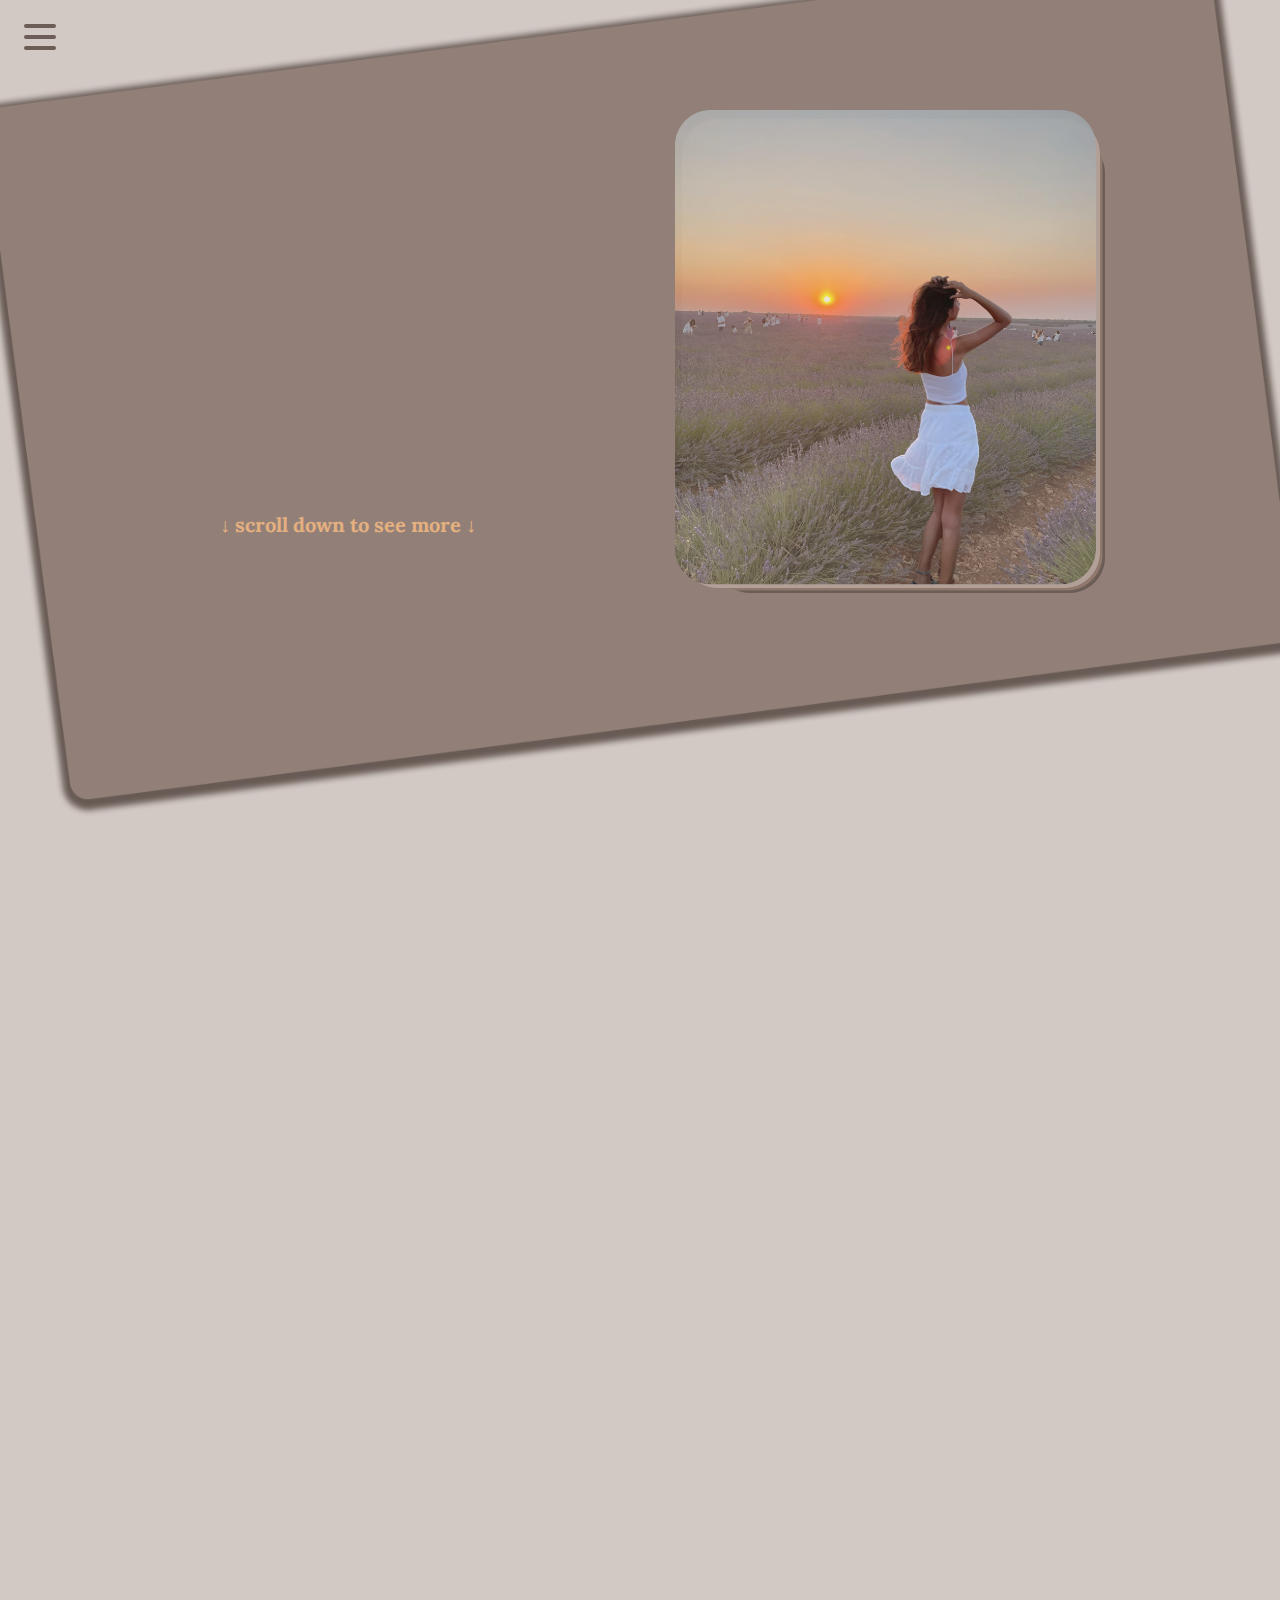
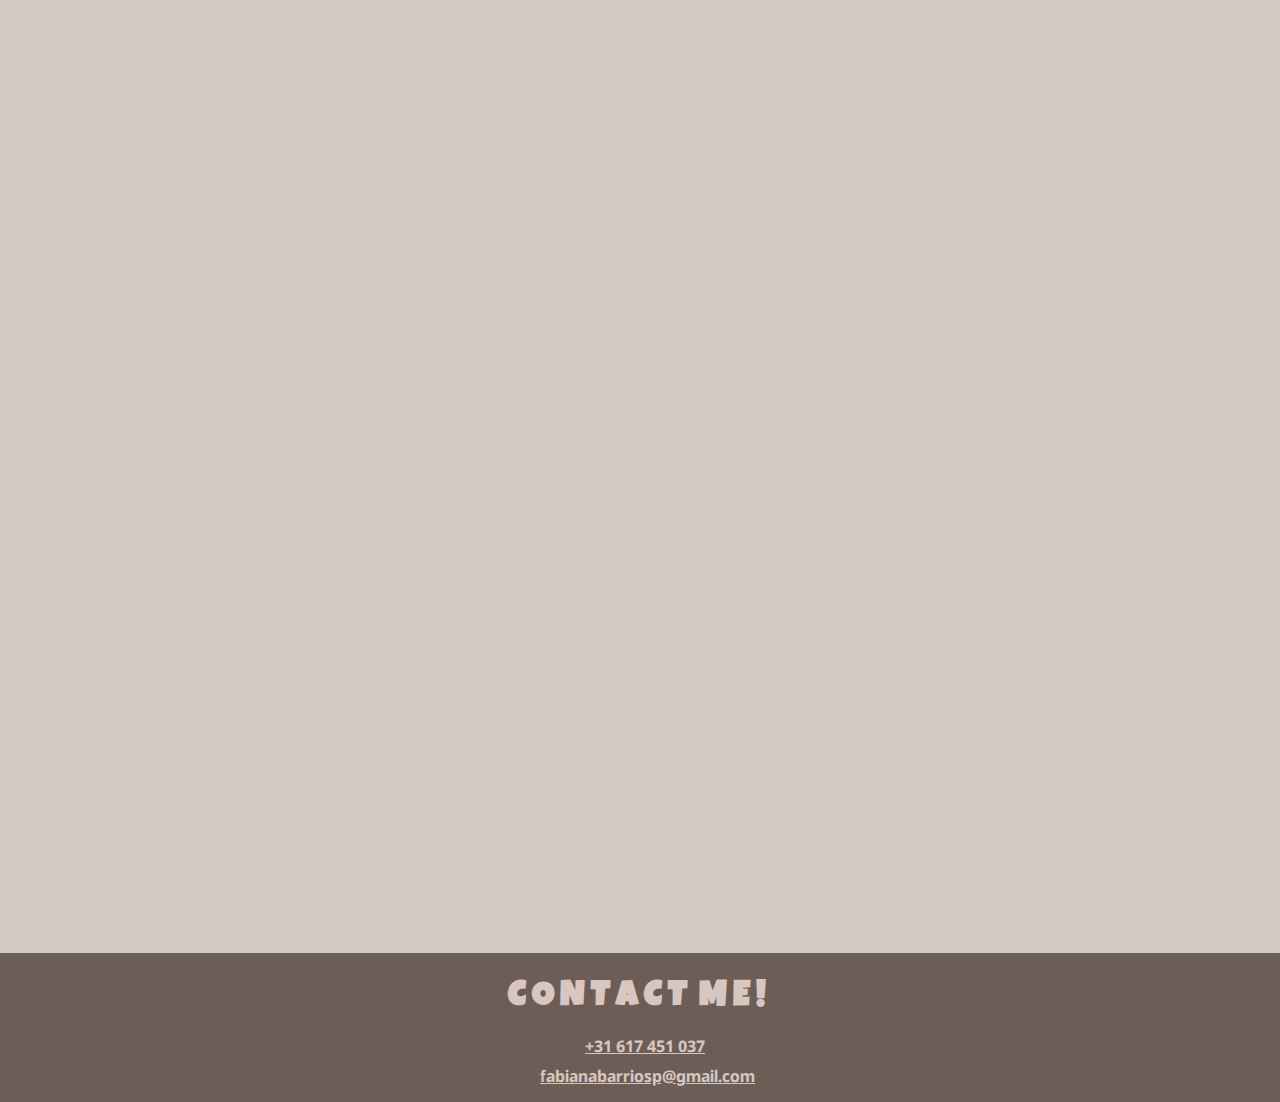
==== commit 6eeb11f3: "responsiveness" ====
--- a/Index.html
+++ b/Index.html
@@ -313,7 +313,10 @@
     <!-- Footer -->
     <footer>
       <div class="contact-section">
-        <h2>CONTACT ME!</h2>
+             <h2 class="wave">
+        <span>C</span><span>O</span><span>N</span><span>T</span><span>A</span><span>C</span><span>T</span>
+        <span>M</span><span>E</span><span>!</span>
+    </h2>
         <a href="tel:+31 617451037">+31 617 451 037</a><br>
           <a href="mailto:fabianabarriosp@email.com"
             >fabianabarriosp@gmail.com</a>
--- a/styles.css
+++ b/styles.css
@@ -112,7 +112,7 @@
   flex-direction:column;
   transition: transform 0.6s ease-in-out;
   text-align: center;
-  z-index: 10000;
+  z-index: 109432893828000;
 }
 
 .navbar .menu-items li {
@@ -160,6 +160,12 @@
   z-index: 0;
   letter-spacing: 6px;
   cursor:default;
+  opacity: 0;
+  animation: fadeIn 2s forwards;
+}
+.name:hover {
+  font-size: 100px;
+  color: #E5B07F;
 }
 
 .PortfolioCover {
@@ -169,7 +175,13 @@
   margin-left:-390px;
   margin-top:50px;
   transform: translateX(-50%);
-}
+  transition: transform 0.3s;
+}
+
+.PortfolioCover:hover {
+  transform: translateX(-50%) rotate(20deg);
+}
+
 .Scroll {
   position: absolute;
   cursor:default;
@@ -183,7 +195,12 @@
   animation: bounceAnimation 2.5s ease-in-out infinite; /* Bounce for 1 second infinitely */
 }
 
-/**scroll text bouncing animation**/
+/* Keyframes for Animations HOME page*/
+@keyframes fadeIn {
+  from { opacity: 0; }
+  to { opacity: 1; }
+}
+
 @keyframes bounceAnimation {
   0%, 20%, 50%, 80%, 100% {
     transform: translateY(0); /* Bounce at the starting position, peak, and ending position */
@@ -343,6 +360,7 @@
   opacity: 0;
   transition: transform 0.8s ease, opacity 0.8s ease;
 }
+
 /* Flip and Fade-in Animation */
 @keyframes flipFadeIn {
   0% {
@@ -363,6 +381,7 @@
   font-size: 90px;
   font-weight: 200;
   margin-top: -15px;
+  cursor: default;
 }
 
 /*each card */
@@ -370,21 +389,45 @@
   background-color: #685a52;
   color: #92847B;
 }
+.card:nth-child(1):hover {
+  background-color: #E5AD6C; 
+  color:#F1D1AD;
+}
+
 .card:nth-child(2) {
   background-color: #79685f;
   color:#A7988F;
 }
+.card:nth-child(2):hover {
+  background-color: #F0BE84; 
+  color:#F5DABC;
+}
+
 .card:nth-child(3) {
   background-color: #90786d;
   color: #B1A299;
 }
+.card:nth-child(3):hover {
+  background-color: #F5CC9B; 
+  color:#FFE9D1;
+}
+
 .card:nth-child(4) {
   background-color: #a68d82;
   color: #89766B;
 }
+.card:nth-child(4):hover {
+  background-color: #F1D1AD; 
+  color:#EEBA7F;
+}
+
 .card:nth-child(5) {
   background-color: #b2a098;
   color: #8F7F76;
+}
+.card:nth-child(5):hover {
+  background-color: #F5DABC; 
+  color:#daa05c;
 }
 
 .card h3{
@@ -414,6 +457,12 @@
   border:2px solid #e9e3e0;
   color: #e9e3e0;
   font-weight: bolder;
+}
+/* Common hover styles for h3 and .project-button */
+.card:hover h3,
+.card:hover .project-button {
+  color: #B36307;
+  border-color: #B36307;
 }
 
 .popup {
@@ -434,9 +483,9 @@
 
 .close-btn {
   font-family: "Luckiest Guy", cursive;
-  position: sticky;
-  top: -5px;
-  margin-left: 865px;
+  position: fixed;
+  top: 10px;
+  margin-left: 870px;
   cursor: pointer;
   color:#E5AD6C;
   font-size: 39px;
@@ -995,7 +1044,7 @@
   letter-spacing: 1px;
   width:160px;
   cursor: pointer;
-  margin-top: 2420px;
+  margin-top: 2460px;
   margin-left: 730px;
   position: absolute;
   z-index: 28381738178;
@@ -1017,7 +1066,7 @@
   letter-spacing: 1px;
   width:180px;
   cursor: pointer;
-  margin-top: 3265px;
+  margin-top: 3310px;
   position: absolute;
 }
 
@@ -1037,7 +1086,7 @@
   letter-spacing: 1px;
   width:180px;
   cursor: pointer;
-  margin-top: 1310px;
+  margin-top: 1360px;
   margin-left: 595px;
   position: absolute;
 }
@@ -1059,7 +1108,7 @@
   width:180px;
   cursor: pointer;
   z-index: 32873887827;
-  margin-top: 4305px;
+  margin-top: 4355px;
   margin-left: 25px;
   position: absolute;
 }
@@ -1081,7 +1130,7 @@
   width:180px;
   cursor: pointer;
   z-index: 32873887827;
-  margin-top: 4370px;
+  margin-top: 4420px;
   margin-left: 25px;
   position: absolute;
 }
@@ -1092,7 +1141,7 @@
 
  .LO3{
   width: 940px;
-  margin-top: -10px;
+  margin-top: 40px;
   margin-left: -40px;
   margin-bottom: 420px;
   background-color: #6C5E57;
@@ -1117,7 +1166,7 @@
   width:180px;
   cursor: pointer;
   z-index: 32873887827;
-  margin-top: 520px;
+  margin-top: 570px;
   margin-left: 10px;
   position: absolute;
 }
@@ -1139,7 +1188,7 @@
   width:180px;
   cursor: pointer;
   z-index: 32873887827;
-  margin-top: 420px;
+  margin-top: 470px;
   margin-left: 10px;
   position: absolute;
 }
@@ -1161,7 +1210,7 @@
   width:180px;
   cursor: pointer;
   z-index: 32873887827;
-  margin-top: 1180px;
+  margin-top: 1220px;
   margin-left: 630px;
   position: absolute;
 }
@@ -1183,7 +1232,7 @@
   width:180px;
   cursor: pointer;
   z-index: 32873887827;
-  margin-top: 1270px;
+  margin-top: 1310px;
   margin-left: 630px;
   position: absolute;
 }
@@ -1193,9 +1242,8 @@
  }
 
 .LO4{
-  position: relative;
   width: 940px;
-  margin-top: -10px;
+  margin-top: 40px;
   margin-left: -40px;
   margin-bottom: 400px;
   background-color: #6C5E57;
@@ -1208,7 +1256,7 @@
 
 .trello{
   position: absolute;
-  margin-top:50px;
+  margin-top:100px;
   margin-left:390px;
   width: 450px;
   z-index: 2837374477;
@@ -1219,7 +1267,7 @@
   width: 60%; 
   height: auto;
   border-radius: 10px;
-  margin-top: 860px; 
+  margin-top: 910px; 
   left: 40px;
   z-index: 737282929383;
   position: absolute;
@@ -1245,29 +1293,90 @@
 padding: 10px;
 }
 
-.contact-section h2{
-color: #d7c7c0;
-font-size: 37px;
-letter-spacing: 6px;
-margin-top: 10px;
-margin-left: 30px;
-cursor: default;
-font-family: "Luckiest Guy", cursive;
-}
-
+.wave span {
+  display: inline-block;
+  transform-origin: 70% 70%;
+  animation: wave 2.5s infinite;
+  color: #d7c7c0;
+  font-size: 35px;
+  letter-spacing: 6px;
+  cursor: default;
+  font-family: "Luckiest Guy", cursive;
+  z-index: -9238439843827;
+}
+
+.wave span:hover {
+  color: #E5AD6C;
+}
+.wave span:nth-child(1) {
+  animation-delay: 0s;
+}
+
+.wave span:nth-child(2) {
+  animation-delay: 0.1s;
+}
+
+.wave span:nth-child(3) {
+  animation-delay: 0.2s;
+}
+
+.wave span:nth-child(4) {
+  animation-delay: 0.3s;
+}
+
+.wave span:nth-child(5) {
+  animation-delay: 0.4s;
+}
+
+.wave span:nth-child(6) {
+  animation-delay: 0.5s;
+}
+
+.wave span:nth-child(7) {
+  animation-delay: 0.6s;
+}
+
+.wave span:nth-child(8) {
+  animation-delay: 0.7s;
+}
+
+.wave span:nth-child(9) {
+  animation-delay: 0.8s;
+}
+
+.wave span:nth-child(10) {
+  animation-delay: 0.9s;
+}
+
+.wave span:nth-child(11) {
+  animation-delay: 1s;
+}
+
+@keyframes wave {
+  0% { transform: rotate(0deg); }
+  10% { transform: rotate(14deg); }
+  20% { transform: rotate(-8deg); }
+  30% { transform: rotate(14deg); }
+  40% { transform: rotate(-4deg); }
+  50% { transform: rotate(10deg); }
+  60% { transform: rotate(0deg); }
+  100% { transform: rotate(0deg); }
+}
+
+/*phone number link */
+.contact-section a[href^="tel"] {
+  color: #d7c7c0;
+  margin-top: 10px;
+  margin-left: 10px;
+  font-family: "Nokora", sans-serif;
+  font-weight: bold;
+  }
+  
+/*email*/
 .contact-section a[href^="mailto"] {
 color: #d7c7c0;
 margin-top: 20px;
 margin-left: 15px;
-font-family: "Nokora", sans-serif;
-font-weight: bold;
-}
-
-/*phone number link */
-.contact-section a[href^="tel"] {
-color: #d7c7c0;
-margin-top: 10px;
-margin-left: 20px;
 font-family: "Nokora", sans-serif;
 font-weight: bold;
 }
@@ -1305,7 +1414,7 @@
     width: 100%;
     text-align: center;
   }
-
+/*HOME SECTION*/
   .name {
     font-size: 40px;
     margin-top: -240px;
@@ -1323,20 +1432,8 @@
     margin-top: -130px;
     margin-left: 85px;
   }
-  
-  .card {
-    width: 70%;
-    margin: 10px 0;
-    height: auto;
-  }
-
-  .popup {
-    width: 90%;
-    max-width: 400px;
-    left: 50%;
-    transform: translateX(-50%);
-  }
-
+
+/*ABOUT ME SECTION*/
   .aboutmecontainer {
     top:-120px;
     margin-left: 2%;
@@ -1388,20 +1485,140 @@
     top: 5%;
     left:130px;
   }
+
+/*LEARNING OUTCOMES SECTION*/
 #learning{
   margin-top:-370px;
 }
-  .contact-section h2 {
-    font-size: 30px;
-    margin-top: -40px;
-    left: -300px;
-    white-space: nowrap;
-  }
-
-  #star-svg {
-    bottom: 10px;
-    width: 60px;
-    height: 75px;
-  }
-}
-
+
+.card {
+  width: 70%;
+  margin: 10px 0;
+  height: auto;
+}
+
+.popup {
+  width: 90%;
+  max-width: 400px;
+  left: 50%;
+  transform: translateX(-50%);
+}
+
+.close-btn {
+  top: 70px;
+  position: sticky;
+  margin-left: 380px;
+  font-size: 29px;
+}
+
+/*POPUP 3*/
+.LO3 {
+  width: 110%;  
+  margin-top:0%;
+}
+.portfoliofigmaBUTTON{
+  top:-735px;
+  padding:3px;
+  margin-left: 215px;
+  font-size: 8px;
+}
+
+.zipBUTTON2{
+  margin-top:1150px;
+  padding: 3px 10px;
+  margin-left: 280px;
+  font-size: 8px;
+}
+.figmaBUTTON{
+  top:620px;
+  padding: 3px;
+  margin-left: 160px;
+  font-size: 8px;
+}
+.documentationBUTTON2{
+  top:-620px;
+  padding: 3px;
+  margin-left: 160px;
+  font-size: 8px;
+}
+.documentationBUTTON3 {
+  top:-620px;
+  padding: 3px;
+  margin-left: 160px;
+  font-size: 8px;
+}
+
+/*POPUP 4*/
+.ContentStrategyBUTTON{
+  font-size: 10px;
+  margin-top: 600px;
+  padding:3px;
+  margin-left: 235px;
+}
+
+ .CANVABUTTON1{
+  font-size: 10px;
+  margin-top: 250px;
+  padding:3px;
+  margin-left: -90px;
+  padding-left: 70px;
+}
+
+ .CANVABUTTON2{
+  font-size: 10px;
+  margin-top: 570px;
+  padding:3px;
+  margin-left: 235px;
+}
+
+ .UserResearchBUTTON{
+  font-size: 10px;
+  margin-top: 210px;
+  padding:3px;
+  margin-left: -90px;
+  padding-left: 70px;
+}
+.LO4{
+  margin-top: 0%;
+  width: 110%;
+}
+
+.trello{
+  margin-top:55px;
+  margin-left:185px;
+  width: 180px;
+}
+
+.video2 {
+  width:65%;
+  margin-top:415px;
+  margin-left: -35px;
+}
+
+/*FOOTER*/
+.wave span {
+  margin-top: 30px;
+  font-size: 30px;
+}
+
+.contact-section h2 {
+  font-size: 10px;
+  margin-top: -30px;
+  left: -300px;
+  white-space: nowrap;
+}
+
+.contact-section a[href^="tel"] {
+font-size: 15px;
+  }
+  
+.contact-section a[href^="mailto"] {
+font-size: 15px;
+}
+
+#star-svg {
+  bottom: 10px;
+  width: 70px;
+  height: 85px;
+}
+}